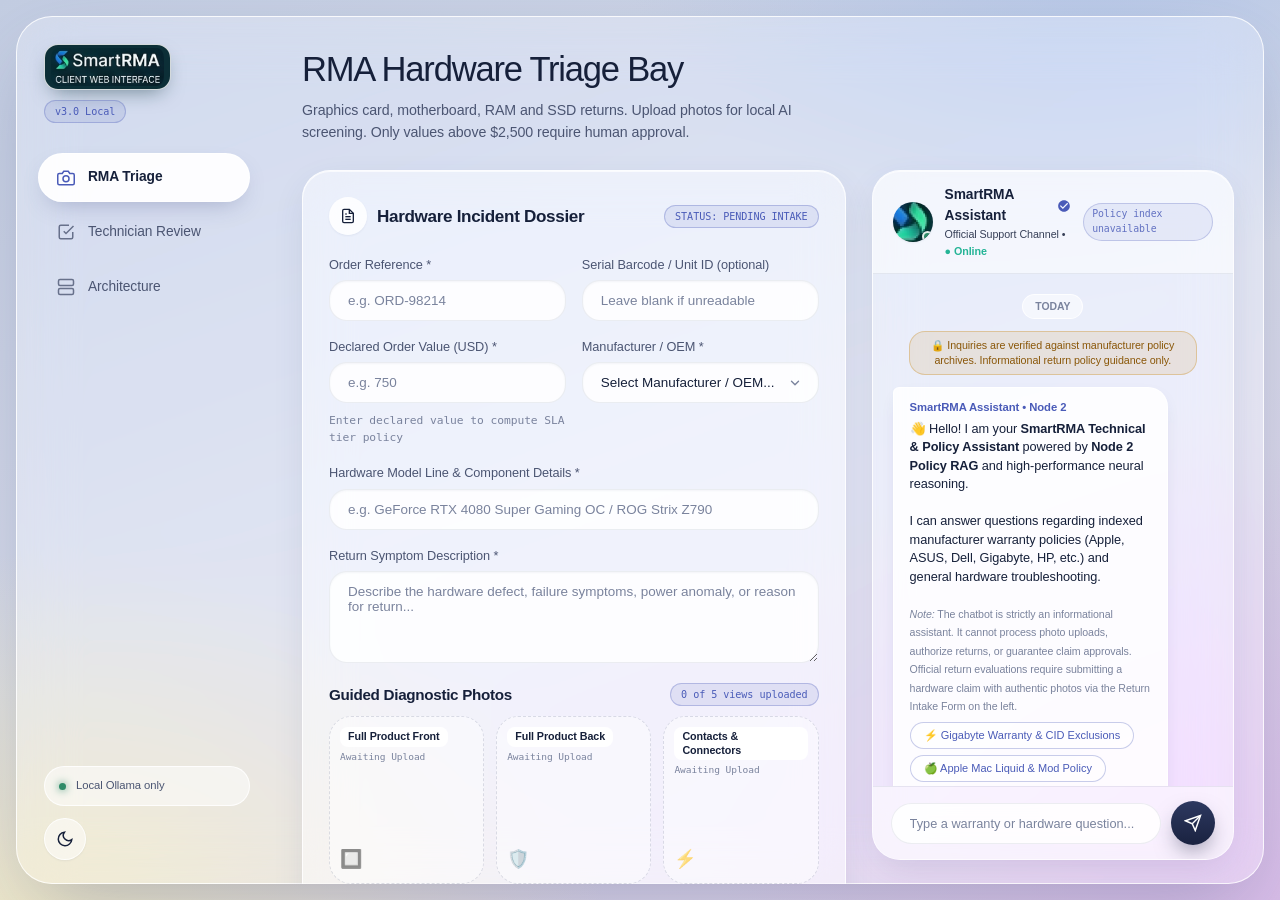
==== frontend/pages/index.html @ 6765a4ff "Publish organized SmartRMA source and refresh setup documentation" ====
<!DOCTYPE html>
<html lang="en" data-theme="light">
<head>
  <meta charset="utf-8">
  <meta name="viewport" content="width=device-width, initial-scale=1, viewport-fit=cover">
  <title>Hardware RMA Triage & Telemetry | SmartRMA</title>
  <meta name="description" content="Automated hardware return triage with computer vision anomaly detection, false-color heatmaps, and warranty policy RAG verification.">
  <link rel="icon" type="image/png" href="../assets/smartrma_icon.png">
  <link rel="stylesheet" href="../css/styles.css">
</head>
<body>
  <header>
    <div class="bar">
      <a class="brand-wrapper" href="index.html" title="SmartRMA Client Web Interface">
        <img src="../assets/smartrma_logo.png" alt="SmartRMA Client Web Interface" class="brand-logo-img">
        <span class="brand-pill">v3.0 Local</span>
      </a>

      <nav aria-label="Main Navigation">
        <a href="index.html" aria-current="page" id="nav-triage">
          <svg width="15" height="15" viewBox="0 0 24 24" fill="none" stroke="currentColor" stroke-width="2">
            <path d="M23 19a2 2 0 0 1-2 2H3a2 2 0 0 1-2-2V8a2 2 0 0 1 2-2h4l2-3h6l2 3h4a2 2 0 0 1 2 2z"/>
            <circle cx="12" cy="13" r="4"/>
          </svg>
          RMA Triage
        </a>
        <a href="review.html" id="nav-review">
          <svg width="15" height="15" viewBox="0 0 24 24" fill="none" stroke="currentColor" stroke-width="2">
            <path d="M9 11l3 3L22 4"/>
            <path d="M21 12v7a2 2 0 0 1-2 2H5a2 2 0 0 1-2-2V5a2 2 0 0 1 2-2h11"/>
          </svg>
          Technician Review
        </a>
        <a href="architecture.html" id="nav-arch">
          <svg width="15" height="15" viewBox="0 0 24 24" fill="none" stroke="currentColor" stroke-width="2">
            <rect x="2" y="2" width="20" height="8" rx="2"/>
            <rect x="2" y="14" width="20" height="8" rx="2"/>
            <line x1="6" y1="6" x2="6.01" y2="6"/>
            <line x1="6" y1="18" x2="6.01" y2="18"/>
          </svg>
          Architecture
        </a>
      </nav>

      <div class="header-actions">
        <div class="sys-status-pill">
          <span class="status-dot"></span>
          <span>Local Ollama only</span>
        </div>
        <button id="theme-toggle" class="icon-btn" type="button" aria-label="Toggle theme">
          <svg width="18" height="18" viewBox="0 0 24 24" fill="none" stroke="currentColor" stroke-width="2">
            <circle cx="12" cy="12" r="5"/>
            <line x1="12" y1="1" x2="12" y2="3"/>
            <line x1="12" y1="21" x2="12" y2="23"/>
            <line x1="4.22" y1="4.22" x2="5.64" y2="5.64"/>
            <line x1="18.36" y1="18.36" x2="19.78" y2="19.78"/>
            <line x1="1" y1="12" x2="3" y2="12"/>
            <line x1="21" y1="12" x2="23" y2="12"/>
            <line x1="4.22" y1="19.78" x2="5.64" y2="18.36"/>
            <line x1="18.36" y1="5.64" x2="19.78" y2="4.22"/>
          </svg>
        </button>
      </div>
    </div>
  </header>

  <div class="app-scroll">
  <main>
    <div class="page-header">
      <h1>RMA Hardware Triage Bay</h1>
      <p class="sub">Graphics card, motherboard, RAM and SSD returns. Upload photos for local AI screening. Only values above $2,500 require human approval.</p>
    </div>

    <div class="g2">
      <!-- Intake Form Card -->
      <form id="f" class="card">
        <div class="card-header-bar">
          <div class="card-title-group">
            <div class="card-title-icon">
              <svg width="16" height="16" viewBox="0 0 24 24" fill="none" stroke="currentColor" stroke-width="2">
                <path d="M14 2H6a2 2 0 0 0-2 2v16a2 2 0 0 0 2 2h12a2 2 0 0 0 2-2V8z"/>
                <polyline points="14 2 14 8 20 8"/>
                <line x1="16" y1="13" x2="8" y2="13"/>
                <line x1="16" y1="17" x2="8" y2="17"/>
                <polyline points="10 9 9 9 8 9"/>
              </svg>
            </div>
            <div>
              <h2>Hardware Incident Dossier</h2>
            </div>
          </div>
          <span class="mono brand-pill" id="intake-stage">STATUS: PENDING INTAKE</span>
        </div>

        <div class="row">
          <label class="f">
            Order Reference *
            <input id="oid" required placeholder="e.g. ORD-98214" autocomplete="off">
          </label>
          <label class="f">
            Serial Barcode / Unit ID (optional)
            <input id="ser" placeholder="Leave blank if unreadable" class="mono" autocomplete="off">
          </label>
        </div>

        <div class="row">
          <label class="f">
            Declared Order Value (USD) *
            <input id="val" type="number" min="1" max="100000" step="0.01" required placeholder="e.g. 750" class="mono">
            <small id="tp" class="mu mono" style="display:block;margin-top:4px">Enter declared value to compute SLA tier policy</small>
          </label>
          <label class="f">
            Manufacturer / OEM *
            <select id="mfg-select" required>
              <option value="" disabled selected>Select Manufacturer / OEM...</option>
              <option value="NVIDIA">NVIDIA</option>
              <option value="GIGABYTE">GIGABYTE / AORUS</option>
              <option value="ASUS">ASUS (ROG / TUF)</option>
              <option value="MSI">MSI (Gaming / Ventus)</option>
              <option value="EVGA">EVGA</option>
              <option value="AMD">AMD (Radeon / Ryzen)</option>
              <option value="Apple">Apple (Mac / Silicon)</option>
              <option value="Dell">Dell / Alienware</option>
              <option value="Lenovo">Lenovo (ThinkPad / Legion)</option>
              <option value="HP">HP (OMEN / Victus)</option>
              <option value="Acer">Acer (Predator / Nitro)</option>
              <option value="Intel">Intel (Arc / Core / Xeon)</option>
              <option value="Corsair">Corsair</option>
              <option value="Samsung">Samsung</option><option value="Micron">Micron</option>
              <option value="Kingston">Kingston</option><option value="Crucial">Crucial</option>
              <option value="SanDisk">SanDisk</option><option value="G.Skill">G.Skill</option>
              <option value="UNVERIFIED">Unknown / Not provided</option>
              <option value="Other OEM">Other OEM / Custom</option>
            </select>
          </label>
        </div>

        <div class="row">
          <label class="f" style="grid-column:1 / -1">
            Hardware Model Line &amp; Component Details *
            <input id="model-line" required placeholder="e.g. GeForce RTX 4080 Super Gaming OC / ROG Strix Z790" autocomplete="off">
          </label>
        </div>

        <label class="f">
          Return Symptom Description *
          <textarea id="rsn" required rows="3" maxlength="2000" placeholder="Describe the hardware defect, failure symptoms, power anomaly, or reason for return..."></textarea>
        </label>

        <!-- Guided Hardware Photo Bay -->
        <div class="inspection-bay">
          <div class="bay-header">
            <h3>Guided Diagnostic Photos</h3>
            <span class="mono brand-pill" id="cnt">0 of 5 views verified</span>
          </div>
          <div class="slots" id="slots"></div>
          <p class="mu" style="margin:8px 0 16px;font-size:0.78rem">
            High-resolution studio or macro camera required. Original photo metadata is preserved. Server-side inspection runs when you submit.
          </p>
        </div>

        <div class="acts">
          <button class="btn" type="submit" id="btn-submit">
            <svg width="16" height="16" viewBox="0 0 24 24" fill="none" stroke="currentColor" stroke-width="2.5">
              <polygon points="5 3 19 12 5 21 5 3"/>
            </svg>
            Run Hardware Triage
          </button>
          <button class="btn btn-outline" type="button" id="btn-reset">
            Clear Form
          </button>
        </div>
        <p class="err" id="err" role="alert"></p>
      </form>

      <!-- WhatsApp-Style Live RMA Assistant Chatbot Section -->
      <div class="whatsapp-card" id="wa-card">
        <!-- WhatsApp Header -->
        <div class="wa-header">
          <div class="wa-profile-info">
            <div class="wa-avatar">
              <img src="../assets/smartrma_icon.png" alt="SmartRMA Assistant" style="width:100%;height:100%;border-radius:50%;object-fit:cover">
              <div class="wa-avatar-online"></div>
            </div>
            <div class="wa-profile-meta">
              <div class="wa-profile-name">
                SmartRMA Assistant
                <span class="wa-verified-badge" title="Verified Business Channel">
                  <svg width="14" height="14" viewBox="0 0 24 24" fill="currentColor">
                    <path d="M12 2C6.48 2 2 6.48 2 12s4.48 10 10 10 10-4.48 10-10S17.52 2 12 2zm-2 15l-5-5 1.41-1.41L10 14.17l7.59-7.59L19 8l-9 9z"/>
                  </svg>
                </span>
              </div>
              <div class="wa-profile-status" id="wa-status">
                Official Support Channel &bull; <span style="color:#00A884;font-weight:600" id="wa-status-text">● Online</span>
              </div>
            </div>
          </div>
          <div class="wa-header-icons">
            <span class="mono brand-pill" style="font-size:0.68rem;padding:3px 8px;background:var(--accent-subtle);color:var(--accent);border:1px solid var(--accent-border)">
              <span id="policy-count">Loading policy index…</span>
            </span>
          </div>
        </div>

        <!-- WhatsApp Chat Stream -->
        <div class="wa-body" id="wa-body">
          <div class="wa-date-pill">TODAY</div>
          <div class="wa-enc-notice">
            🔒 Inquiries are verified against manufacturer policy archives. Informational return policy guidance only.
          </div>

          <div id="wa-messages" style="display:flex;flex-direction:column;gap:12px">
            <!-- Initial Welcome Message from Bot -->
            <div class="wa-msg-row in">
              <div class="wa-bubble">
                <div style="font-weight:700;font-size:0.78rem;color:var(--accent);margin-bottom:4px">SmartRMA Assistant &bull; Node 2</div>
                <div>
                  👋 Hello! I am your <strong>SmartRMA Technical &amp; Policy Assistant</strong> powered by <strong>Node 2 Policy RAG</strong> and high-performance neural reasoning.<br><br>
                  I can answer questions regarding indexed manufacturer warranty policies (Apple, ASUS, Dell, Gigabyte, HP, etc.) and general hardware troubleshooting.<br><br>
                  <small style="color:var(--text-muted)"><em>Note:</em> The chatbot is strictly an informational assistant. It cannot process photo uploads, authorize returns, or guarantee claim approvals. Official return evaluations require submitting a hardware claim with authentic photos via the Return Intake Form on the left.</small>
                </div>
                <div class="wa-quick-chips">
                  <button type="button" class="wa-chip" onclick="askPresetQuestion('What is the Gigabyte GPU warranty period and is customer induced damage covered?')">⚡ Gigabyte Warranty &amp; CID Exclusions</button>
                  <button type="button" class="wa-chip" onclick="askPresetQuestion('Does Apple Mac limited warranty cover liquid spill or unauthorized modifications?')">🍏 Apple Mac Liquid &amp; Mod Policy</button>
                  <button type="button" class="wa-chip" onclick="askPresetQuestion('What are Dell hardware return procedures and limited warranty durations?')">🏢 Dell Warranty &amp; Return Terms</button>
                  <button type="button" class="wa-chip" onclick="askPresetQuestion('Can I return a custom laser-engraved gold-plated microwave under warranty?')">❓ Unindexed Policy Question</button>
                </div>
                <div class="wa-meta">
                  <span id="wa-start-time">11:15 AM</span>
                </div>
              </div>
            </div>
          </div>
        </div>

        <!-- WhatsApp Chat Footer (Text only, no image attachments) -->
        <form class="wa-footer" id="wa-form" onsubmit="handleChatSubmit(event)">
          <div class="wa-input-wrap">
            <input type="text" id="wa-input" class="wa-input" placeholder="Type a warranty or hardware question..." autocomplete="off">
          </div>
          <button class="wa-send-btn" type="submit" id="wa-send" title="Send message">
            <svg width="18" height="18" viewBox="0 0 24 24" fill="none" stroke="currentColor" stroke-width="2">
              <line x1="22" y1="2" x2="11" y2="13"/>
              <polygon points="22 2 15 22 11 13 2 9 22 2"/>
            </svg>
          </button>
        </form>
      </div>
    </div>
  </main>

  <footer class="app-footer">
    <div class="footer-inner">
      <div class="footer-brand">
        <img src="../assets/smartrma_logo.png" alt="SmartRMA Logo" class="footer-logo">
        <p>Enterprise Autonomous Hardware Triage, Vision Telemetry &amp; Cryptographic RMA Ledger.</p>
      </div>
      <div class="footer-meta">
        <span class="mono">SmartRMA Client Web Interface &bull; Local prototype v3.0</span>
        <span class="mono" style="color:var(--text-muted)">SHA-256 Tamper-Evident Ledger Integrity Active</span>
      </div>
    </div>
  </footer>
  </div>

  <script src="../js/common.js"></script>
  <script src="../js/triage.js"></script>
</body>
</html>
---- frontend/css/styles.css ----
/* SmartRMA Design System - Hardware RMA & Vision Telemetry Workbench */

:root,
[data-theme="light"] {
  /* Frosted-glass light theme (default) */
  --bg-canvas: #D3D9E8;
  --bg-subtle: rgba(255, 255, 255, 0.46);
  --bg-card: rgba(255, 255, 255, 0.52);
  --bg-card-hover: rgba(255, 255, 255, 0.72);
  --bg-elevated: rgba(255, 255, 255, 0.86);
  --bg-glass: rgba(255, 255, 255, 0.55);
  --bg-panel: rgba(255, 255, 255, 0.36);
  --bg-surface: rgba(255, 255, 255, 0.5);
  --bg-hover: rgba(255, 255, 255, 0.7);

  --border: rgba(52, 64, 104, 0.16);
  --border-subtle: rgba(52, 64, 104, 0.09);
  --border-default: rgba(52, 64, 104, 0.16);
  --border-focus: #4A5BB8;
  --glass-edge: rgba(255, 255, 255, 0.82);

  --text-primary: #16203A;
  --text-secondary: #4B5572;
  --text-muted: #7A839D;
  --text-inverse: #FFFFFF;

  --accent: #4A5BB8;
  --accent-rgb: 74, 91, 184;
  --accent-hover: #3B4A9E;
  --accent-subtle: rgba(74, 91, 184, 0.11);
  --accent-border: rgba(74, 91, 184, 0.3);
  --accent-glow: rgba(74, 91, 184, 0.22);

  --success: #2E8B68;
  --success-subtle: rgba(46, 139, 104, 0.12);
  --success-border: rgba(46, 139, 104, 0.32);
  --success-text: #1E6F51;

  --warning: #C98A1B;
  --warning-subtle: rgba(201, 138, 27, 0.13);
  --warning-border: rgba(201, 138, 27, 0.34);
  --warning-text: #8A5709;

  --danger: #D0475A;
  --danger-subtle: rgba(208, 71, 90, 0.11);
  --danger-border: rgba(208, 71, 90, 0.32);
  --danger-text: #A32C3F;

  --info: #6B63C9;
  --info-subtle: rgba(107, 99, 201, 0.12);
  --info-border: rgba(107, 99, 201, 0.3);
  --info-text: #4B43A8;

  --shadow-sm: 0 1px 2px rgba(60, 72, 120, 0.08);
  --shadow-md: 0 12px 36px -8px rgba(60, 72, 120, 0.16), inset 0 1px 0 rgba(255, 255, 255, 0.7);
  --shadow-lg: 0 24px 60px -12px rgba(60, 72, 120, 0.24), inset 0 1px 0 rgba(255, 255, 255, 0.7);
  --shadow-glow: 0 0 24px -4px var(--accent-glow);

  --page-bg:
    radial-gradient(900px 620px at 4% 104%, rgba(240, 233, 196, 0.95), transparent 62%),
    radial-gradient(900px 720px at 100% 100%, rgba(216, 188, 232, 0.95), transparent 62%),
    radial-gradient(800px 560px at 86% -8%, rgba(176, 196, 232, 0.85), transparent 60%),
    linear-gradient(160deg, #C3CDE2 0%, #D7DBEA 52%, #DDD0E8 100%);
  --frame-bg: rgba(255, 255, 255, 0.26);
  --frame-shadow: 0 30px 80px -20px rgba(60, 72, 120, 0.35);

  --btn-bg: linear-gradient(180deg, #2D3860 0%, #1A2240 100%);
  --btn-fg: #FFFFFF;
  --btn-shadow: 0 10px 22px -6px rgba(26, 34, 64, 0.5);
  --nav-active-bg: rgba(255, 255, 255, 0.94);
  --bubble-out-bg: linear-gradient(180deg, #2D3860 0%, #1A2240 100%);
  --bubble-out-fg: #FFFFFF;
  --console-bg: #121830;
  --scrim: rgba(22, 32, 58, 0.55);

  --radius-sm: 10px;
  --radius-md: 16px;
  --radius-lg: 24px;
  --radius-xl: 32px;
  --radius-full: 9999px;

  --font-sans: 'Figtree', -apple-system, BlinkMacSystemFont, "Segoe UI", Roboto, sans-serif;
  --font-mono: 'JetBrains Mono', SFMono-Regular, Menlo, Monaco, Consolas, monospace;
}

[data-theme="dark"] {
  /* Frosted-glass night theme */
  --bg-canvas: #12172B;
  --bg-subtle: rgba(255, 255, 255, 0.055);
  --bg-card: rgba(255, 255, 255, 0.075);
  --bg-card-hover: rgba(255, 255, 255, 0.11);
  --bg-elevated: rgba(40, 48, 84, 0.92);
  --bg-glass: rgba(24, 30, 58, 0.6);
  --bg-panel: rgba(255, 255, 255, 0.05);
  --bg-surface: rgba(255, 255, 255, 0.07);
  --bg-hover: rgba(255, 255, 255, 0.1);

  --border: rgba(255, 255, 255, 0.16);
  --border-subtle: rgba(255, 255, 255, 0.09);
  --border-default: rgba(255, 255, 255, 0.16);
  --border-focus: #A5B2FF;
  --glass-edge: rgba(255, 255, 255, 0.16);

  --text-primary: #EEF1FB;
  --text-secondary: #AFB8D4;
  --text-muted: #7F8AAC;
  --text-inverse: #12172B;

  --accent: #A5B2FF;
  --accent-rgb: 165, 178, 255;
  --accent-hover: #C0C9FF;
  --accent-subtle: rgba(165, 178, 255, 0.14);
  --accent-border: rgba(165, 178, 255, 0.35);
  --accent-glow: rgba(165, 178, 255, 0.3);

  --success: #4FC79B;
  --success-subtle: rgba(79, 199, 155, 0.14);
  --success-border: rgba(79, 199, 155, 0.35);
  --success-text: #7EDDB7;

  --warning: #E8B04A;
  --warning-subtle: rgba(232, 176, 74, 0.14);
  --warning-border: rgba(232, 176, 74, 0.35);
  --warning-text: #F2C874;

  --danger: #EE6F82;
  --danger-subtle: rgba(238, 111, 130, 0.14);
  --danger-border: rgba(238, 111, 130, 0.35);
  --danger-text: #F59AA8;

  --info: #9A92F0;
  --info-subtle: rgba(154, 146, 240, 0.15);
  --info-border: rgba(154, 146, 240, 0.35);
  --info-text: #B8B2FA;

  --shadow-sm: 0 1px 2px rgba(0, 0, 0, 0.3);
  --shadow-md: 0 14px 40px -10px rgba(0, 0, 0, 0.5), inset 0 1px 0 rgba(255, 255, 255, 0.08);
  --shadow-lg: 0 28px 70px -14px rgba(0, 0, 0, 0.6), inset 0 1px 0 rgba(255, 255, 255, 0.08);
  --shadow-glow: 0 0 24px -4px var(--accent-glow);

  --page-bg:
    radial-gradient(900px 620px at 4% 104%, rgba(70, 84, 120, 0.55), transparent 62%),
    radial-gradient(900px 720px at 100% 100%, rgba(122, 78, 150, 0.55), transparent 62%),
    radial-gradient(800px 560px at 86% -8%, rgba(60, 88, 150, 0.5), transparent 60%),
    linear-gradient(160deg, #141A31 0%, #1A2040 52%, #2A2145 100%);
  --frame-bg: rgba(255, 255, 255, 0.04);
  --frame-shadow: 0 30px 80px -20px rgba(0, 0, 0, 0.6);

  --btn-bg: linear-gradient(180deg, #EDF0FF 0%, #C6CFFF 100%);
  --btn-fg: #16203A;
  --btn-shadow: 0 10px 24px -8px rgba(165, 178, 255, 0.55);
  --nav-active-bg: rgba(255, 255, 255, 0.16);
  --bubble-out-bg: linear-gradient(180deg, #4A58A8 0%, #36427F 100%);
  --bubble-out-fg: #FFFFFF;
  --console-bg: #0C1022;
  --scrim: rgba(8, 10, 24, 0.7);
}

/* Reset & Base */
*, *::before, *::after {
  box-sizing: border-box;
  margin: 0;
  padding: 0;
}

html {
  font-size: 14px;
  line-height: 1.5;
  -webkit-font-smoothing: antialiased;
  -moz-osx-font-smoothing: grayscale;
  scroll-behavior: smooth;
}

body {
  font-family: var(--font-sans);
  background-color: var(--bg-canvas);
  color: var(--text-primary);
  min-height: 100vh;
  display: flex;
  flex-direction: column;
  transition: background-color 0.25s ease, color 0.25s ease;
  overflow-x: hidden;
}

/* Typography */
h1, h2, h3, h4, h5 {
  font-weight: 700;
  color: var(--text-primary);
  letter-spacing: -0.02em;
}

h1 {
  font-size: 1.75rem;
  line-height: 1.25;
}

h2 {
  font-size: 1.25rem;
  line-height: 1.35;
}

h3 {
  font-size: 1.05rem;
  line-height: 1.4;
  font-weight: 600;
}

p {
  color: var(--text-secondary);
}

.mono {
  font-family: var(--font-mono);
  font-variant-numeric: tabular-nums;
}

.sub {
  color: var(--text-secondary);
  font-size: 0.95rem;
  max-width: 68ch;
  margin-top: 4px;
  margin-bottom: 24px;
  line-height: 1.6;
}

/* Sticky Header & Navbar */
header {
  position: sticky;
  top: 0;
  z-index: 50;
  background: var(--bg-glass);
  backdrop-filter: blur(16px);
  -webkit-backdrop-filter: blur(16px);
  border-bottom: 1px solid var(--border);
  transition: border-color 0.25s ease;
}

.bar {
  max-width: 1240px;
  margin: 0 auto;
  padding: 0 24px;
  min-height: 64px;
  display: flex;
  align-items: center;
  justify-content: space-between;
  gap: 20px;
}

.brand-wrapper {
  display: flex;
  align-items: center;
  gap: 12px;
  text-decoration: none;
  color: inherit;
}

.brand-logo-icon {
  width: 32px;
  height: 32px;
  border-radius: var(--radius-sm);
  background: linear-gradient(135deg, #38BDF8 0%, #2563EB 100%);
  display: flex;
  align-items: center;
  justify-content: center;
  color: #FFFFFF;
  box-shadow: 0 0 12px rgba(56, 189, 248, 0.35);
}

.brand-text {
  display: flex;
  flex-direction: column;
}

.brand-title {
  font-size: 1.15rem;
  font-weight: 800;
  letter-spacing: -0.03em;
  background: linear-gradient(120deg, var(--text-primary) 0%, var(--accent) 100%);
  -webkit-background-clip: text;
  -webkit-text-fill-color: transparent;
}

.brand-subtitle {
  font-size: 0.72rem;
  text-transform: uppercase;
  letter-spacing: 0.08em;
  color: var(--text-muted);
  font-weight: 600;
}

.brand-pill {
  font-size: 0.7rem;
  padding: 2px 7px;
  border-radius: var(--radius-full);
  background: var(--accent-subtle);
  border: 1px solid rgba(56, 189, 248, 0.3);
  color: var(--accent);
  font-family: var(--font-mono);
  font-weight: 600;
}

/* Nav Links */
nav {
  display: flex;
  align-items: center;
  gap: 6px;
  background: var(--bg-subtle);
  padding: 4px;
  border-radius: var(--radius-md);
  border: 1px solid var(--border-subtle);
}

nav a {
  display: inline-flex;
  align-items: center;
  gap: 7px;
  text-decoration: none;
  font-size: 0.88rem;
  font-weight: 500;
  color: var(--text-secondary);
  padding: 7px 14px;
  border-radius: var(--radius-sm);
  transition: all 0.2s ease;
}

nav a svg {
  opacity: 0.75;
  transition: opacity 0.2s ease;
}

nav a:hover {
  color: var(--text-primary);
  background: var(--bg-card);
}

nav a[aria-current="page"] {
  color: var(--text-primary);
  background: var(--bg-card);
  box-shadow: var(--shadow-sm);
  font-weight: 600;
  border: 1px solid var(--border);
}

nav a[aria-current="page"] svg {
  opacity: 1;
  stroke: var(--accent);
}

/* Header Utilities */
.header-actions {
  display: flex;
  align-items: center;
  gap: 12px;
}

.sys-status-pill {
  display: inline-flex;
  align-items: center;
  gap: 8px;
  padding: 5px 12px;
  background: var(--bg-subtle);
  border: 1px solid var(--border-subtle);
  border-radius: var(--radius-full);
  font-size: 0.78rem;
  color: var(--text-secondary);
  font-family: var(--font-mono);
}

.status-dot {
  width: 7px;
  height: 7px;
  border-radius: 50%;
  background-color: var(--success);
  box-shadow: 0 0 8px var(--success);
  animation: pulse-dot 2s infinite ease-in-out;
}

@keyframes pulse-dot {
  0%, 100% { opacity: 1; transform: scale(1); }
  50% { opacity: 0.5; transform: scale(0.85); }
}

.icon-btn {
  background: var(--bg-subtle);
  border: 1px solid var(--border);
  color: var(--text-secondary);
  width: 36px;
  height: 36px;
  border-radius: var(--radius-md);
  display: flex;
  align-items: center;
  justify-content: center;
  cursor: pointer;
  transition: all 0.2s ease;
}

.icon-btn:hover {
  background: var(--bg-card);
  color: var(--text-primary);
  border-color: var(--border-focus);
}

/* Main Container */
main {
  max-width: 1240px;
  width: 100%;
  margin: 0 auto;
  padding: 32px 24px 64px;
  flex: 1;
}

/* Grids */
.g2 {
  display: grid;
  grid-template-columns: minmax(0, 1.05fr) minmax(0, 0.95fr);
  gap: 24px;
  align-items: start;
}

.g3 {
  display: grid;
  grid-template-columns: repeat(3, minmax(0, 1fr));
  gap: 20px;
}

@media (max-width: 960px) {
  .g2, .g3 {
    grid-template-columns: 1fr;
  }
  .bar {
    padding: 12px 16px;
    flex-wrap: wrap;
  }
}

/* Modern Card Component */
.card {
  background: var(--bg-card);
  border: 1px solid var(--border);
  border-radius: var(--radius-lg);
  padding: 24px;
  box-shadow: var(--shadow-md);
  position: relative;
  transition: border-color 0.25s ease, box-shadow 0.25s ease;
}

.card:hover {
  border-color: rgba(56, 189, 248, 0.35);
}

.card+.card {
  margin-top: 20px;
}

.g2 .card+.card, .g3 .card+.card {
  margin-top: 0;
}

.card-header-bar {
  display: flex;
  align-items: center;
  justify-content: space-between;
  margin-bottom: 20px;
  padding-bottom: 14px;
  border-bottom: 1px solid var(--border-subtle);
  flex-wrap: wrap;
  gap: 10px;
}

.card-title-group {
  display: flex;
  align-items: center;
  gap: 10px;
}

.card-title-icon {
  width: 28px;
  height: 28px;
  border-radius: var(--radius-sm);
  background: var(--accent-subtle);
  color: var(--accent);
  display: flex;
  align-items: center;
  justify-content: center;
}

/* Scenario Preset Selector (Replaces "Fill Demo Data") */
.scenario-selector-bar {
  background: var(--bg-subtle);
  border: 1px solid var(--border-subtle);
  border-radius: var(--radius-md);
  padding: 10px 14px;
  margin-bottom: 20px;
  display: flex;
  align-items: center;
  justify-content: space-between;
  gap: 12px;
  flex-wrap: wrap;
}

.scenario-label {
  font-size: 0.78rem;
  font-weight: 600;
  color: var(--text-muted);
  text-transform: uppercase;
  letter-spacing: 0.05em;
  display: flex;
  align-items: center;
  gap: 6px;
}

.scenario-chips {
  display: flex;
  gap: 8px;
  flex-wrap: wrap;
}

.scenario-chip {
  background: var(--bg-card);
  border: 1px solid var(--border);
  color: var(--text-secondary);
  font-size: 0.78rem;
  font-weight: 500;
  padding: 5px 11px;
  border-radius: var(--radius-sm);
  cursor: pointer;
  transition: all 0.18s ease;
  display: inline-flex;
  align-items: center;
  gap: 6px;
}

.scenario-chip:hover {
  background: var(--bg-elevated);
  color: var(--text-primary);
  border-color: var(--accent);
}

.scenario-chip.active {
  background: var(--accent-subtle);
  border-color: var(--accent);
  color: var(--accent);
  font-weight: 600;
}

/* Form Fields */
.row {
  display: grid;
  grid-template-columns: 1fr 1fr;
  gap: 16px;
}

@media (max-width: 600px) {
  .row {
    grid-template-columns: 1fr;
  }
}

label.f {
  display: flex;
  flex-direction: column;
  gap: 6px;
  margin-bottom: 16px;
  font-weight: 600;
  font-size: 0.86rem;
  color: var(--text-primary);
}

.input-with-badge {
  position: relative;
  display: flex;
  align-items: center;
}

.input-affix {
  position: absolute;
  left: 12px;
  font-family: var(--font-mono);
  font-size: 0.85rem;
  color: var(--text-muted);
  pointer-events: none;
}

label.f input, label.f select, textarea {
  width: 100%;
  padding: 10px 14px;
  background: var(--bg-subtle);
  border: 1px solid var(--border);
  border-radius: var(--radius-md);
  color: var(--text-primary);
  font-family: inherit;
  font-size: 0.9rem;
  transition: all 0.2s ease;
}

.has-affix {
  padding-left: 54px !important;
}

label.f input:focus, label.f select:focus, textarea:focus {
  outline: none;
  border-color: var(--border-focus);
  background: var(--bg-card);
  box-shadow: 0 0 0 3px var(--accent-subtle);
}

label.f small.mu {
  font-size: 0.78rem;
  font-weight: 400;
  color: var(--text-secondary);
}

/* Hardware Inspection Bay (5 Angle Slots) */
.inspection-bay {
  margin: 20px 0 16px;
}

.bay-header {
  display: flex;
  align-items: center;
  justify-content: space-between;
  margin-bottom: 10px;
}

.slots {
  display: grid;
  grid-template-columns: repeat(5, 1fr);
  gap: 10px;
}

@media (max-width: 640px) {
  .slots {
    grid-template-columns: repeat(2, 1fr);
  }
}

.slot {
  aspect-ratio: 1;
  background: var(--bg-subtle);
  border: 1.5px dashed var(--border);
  border-radius: var(--radius-md);
  padding: 8px;
  display: flex;
  flex-direction: column;
  justify-content: space-between;
  cursor: pointer;
  position: relative;
  overflow: hidden;
  background-size: cover;
  background-position: center;
  transition: all 0.2s ease;
}

.slot:hover {
  border-color: var(--accent);
  background-color: var(--bg-elevated);
}

.slot.on {
  border-style: solid;
  border-color: var(--success);
  box-shadow: 0 0 12px rgba(16, 185, 129, 0.2);
}

.slot-icon-guide {
  font-size: 1.25rem;
  opacity: 0.6;
  transition: opacity 0.2s;
}

.slot.on .slot-icon-guide {
  opacity: 0;
}

.slot-meta {
  z-index: 2;
  display: flex;
  flex-direction: column;
  gap: 3px;
}

.slot-label {
  font-size: 0.72rem;
  font-weight: 600;
  color: var(--text-primary);
  background: rgba(15, 23, 42, 0.85);
  padding: 2px 6px;
  border-radius: var(--radius-sm);
  width: fit-content;
  backdrop-filter: blur(4px);
}

[data-theme="light"] .slot-label {
  background: rgba(255, 255, 255, 0.9);
}

.slot-status {
  font-size: 0.68rem;
  font-family: var(--font-mono);
  color: var(--text-muted);
}

.slot.on .slot-status {
  color: var(--success-text);
  font-weight: 600;
}

/* Scanline Animation Effect */
.slot.scanning::after {
  content: "";
  position: absolute;
  top: 0;
  left: 0;
  right: 0;
  height: 3px;
  background: linear-gradient(90deg, transparent, #38BDF8, #60A5FA, transparent);
  box-shadow: 0 0 10px #38BDF8;
  animation: scan-vertical 1.5s infinite linear;
  z-index: 5;
}

@keyframes scan-vertical {
  0% { top: 0%; opacity: 0; }
  15% { opacity: 1; }
  85% { opacity: 1; }
  100% { top: 100%; opacity: 0; }
}

/* Action Buttons */
.acts {
  display: flex;
  align-items: center;
  gap: 12px;
  flex-wrap: wrap;
}

.btn {
  display: inline-flex;
  align-items: center;
  justify-content: center;
  gap: 8px;
  padding: 11px 22px;
  background: linear-gradient(135deg, #38BDF8 0%, #2563EB 100%);
  color: #FFFFFF;
  border: 1px solid rgba(255, 255, 255, 0.15);
  border-radius: var(--radius-md);
  font-size: 0.9rem;
  font-weight: 600;
  cursor: pointer;
  box-shadow: 0 2px 8px rgba(37, 99, 235, 0.35);
  transition: all 0.2s cubic-bezier(0.16, 1, 0.3, 1);
}

.btn:hover {
  transform: translateY(-1px);
  box-shadow: 0 4px 16px rgba(37, 99, 235, 0.5);
  filter: brightness(1.08);
}

.btn:active {
  transform: translateY(0);
}

.btn.btn-outline {
  background: transparent;
  border: 1px solid var(--border);
  color: var(--text-secondary);
  box-shadow: none;
}

.btn.btn-outline:hover {
  background: var(--bg-subtle);
  color: var(--text-primary);
  border-color: var(--border-focus);
}

.btn.g {
  background: linear-gradient(135deg, #10B981 0%, #059669 100%);
  border-color: rgba(16, 185, 129, 0.3);
  box-shadow: 0 2px 8px rgba(16, 185, 129, 0.3);
}

.btn.r {
  background: linear-gradient(135deg, #EF4444 0%, #DC2626 100%);
  border-color: rgba(239, 68, 68, 0.3);
  box-shadow: 0 2px 8px rgba(239, 68, 68, 0.3);
}

.err {
  color: var(--danger-text);
  font-size: 0.84rem;
  margin-top: 10px;
  min-height: 20px;
  font-weight: 500;
}

/* Empty / Pre-Flight Output State */
.empty-preflight {
  display: flex;
  flex-direction: column;
  align-items: center;
  justify-content: center;
  text-align: center;
  padding: 40px 16px;
  color: var(--text-muted);
}

.preflight-icon {
  width: 56px;
  height: 56px;
  border-radius: var(--radius-full);
  background: var(--bg-subtle);
  border: 1px solid var(--border);
  display: flex;
  align-items: center;
  justify-content: center;
  color: var(--accent);
  margin-bottom: 16px;
}

/* Live Diagnostic Processing Console */
.triage-console {
  background: #060911;
  border: 1px solid #1E293B;
  border-radius: var(--radius-md);
  padding: 16px;
  margin-top: 16px;
  font-family: var(--font-mono);
  font-size: 0.8rem;
  color: #38BDF8;
}

.console-header {
  display: flex;
  align-items: center;
  justify-content: space-between;
  padding-bottom: 8px;
  margin-bottom: 10px;
  border-bottom: 1px solid #1E293B;
  color: #64748B;
  font-size: 0.75rem;
}

.steps {
  list-style: none;
  display: flex;
  flex-direction: column;
  gap: 10px;
}

.steps li {
  display: flex;
  align-items: center;
  gap: 10px;
  color: #64748B;
  transition: all 0.2s ease;
}

.steps li .step-num {
  font-size: 0.72rem;
  padding: 2px 6px;
  border-radius: var(--radius-sm);
  background: #0F172A;
  border: 1px solid #1E293B;
  color: #94A3B8;
}

.steps li.cur {
  color: #38BDF8;
  font-weight: 500;
}

.steps li.cur .step-num {
  background: rgba(56, 189, 248, 0.2);
  border-color: #38BDF8;
  color: #38BDF8;
}

.steps li.done {
  color: #E2E8F0;
}

.steps li.done .step-num {
  background: rgba(16, 185, 129, 0.2);
  border-color: #10B981;
  color: #34D399;
}

/* Decision Badges & Status */
.badge {
  display: inline-flex;
  align-items: center;
  gap: 6px;
  padding: 5px 14px;
  border-radius: var(--radius-full);
  font-size: 0.85rem;
  font-weight: 700;
  letter-spacing: 0.02em;
  text-transform: uppercase;
}

.badge.Approve,
.badge.Approved {
  background: var(--success-subtle);
  border: 1px solid var(--success-border);
  color: var(--success-text);
  box-shadow: 0 0 16px rgba(16, 185, 129, 0.25);
}

.badge.Auto-Approved,
.badge.auto-approved {
  background: rgba(0, 168, 132, 0.15);
  border: 1px solid rgba(0, 168, 132, 0.45);
  color: #00A884;
  box-shadow: 0 0 16px rgba(0, 168, 132, 0.25);
}

.badge.Escalate {
  background: var(--warning-subtle);
  border: 1px solid var(--warning-border);
  color: var(--warning-text);
  box-shadow: 0 0 16px rgba(245, 158, 11, 0.25);
}

.badge.Reject,
.badge.Rejected {
  background: var(--danger-subtle);
  border: 1px solid var(--danger-border);
  color: var(--danger-text);
  box-shadow: 0 0 16px rgba(239, 68, 68, 0.25);
}

.badge.Pending {
  background: var(--info-subtle);
  border: 1px solid var(--info-border);
  color: var(--info-text);
}

/* Metrics Bento Grid */
.met {
  display: grid;
  grid-template-columns: repeat(auto-fit, minmax(105px, 1fr));
  gap: 12px;
  margin: 18px 0;
}

@media (max-width: 600px) {
  .met {
    grid-template-columns: 1fr 1fr;
  }
}

.met-box {
  background: var(--bg-subtle);
  border: 1px solid var(--border-subtle);
  border-radius: var(--radius-md);
  padding: 14px 12px;
  text-align: left;
  transition: transform 0.2s;
}

.met-box:hover {
  transform: translateY(-2px);
  border-color: var(--border);
}

.met-val {
  display: block;
  font-size: 1.4rem;
  font-weight: 800;
  font-family: var(--font-mono);
  color: var(--text-primary);
  line-height: 1.2;
}

.met-lbl {
  font-size: 0.74rem;
  color: var(--text-muted);
  text-transform: uppercase;
  letter-spacing: 0.04em;
  font-weight: 600;
  margin-top: 4px;
}

/* Reason Code Chips */
.chips {
  display: flex;
  flex-wrap: wrap;
  gap: 8px;
  margin: 10px 0 16px;
}

.chip-tag {
  background: var(--bg-subtle);
  border: 1px solid var(--border);
  border-radius: var(--radius-sm);
  padding: 4px 10px;
  font-size: 0.78rem;
  color: var(--text-secondary);
  font-weight: 500;
  display: inline-flex;
  align-items: center;
  gap: 6px;
}

/* Telemetry False-Color Heatmap Viewer */
.heatmap-viewer-card {
  border: 1px solid var(--border);
  border-radius: var(--radius-md);
  overflow: hidden;
  margin: 16px 0;
  background: #070B12;
}

.heatmap-toolbar {
  display: flex;
  align-items: center;
  justify-content: space-between;
  background: var(--bg-subtle);
  padding: 8px 14px;
  border-bottom: 1px solid var(--border-subtle);
}

.heatmap-mode-toggles {
  display: flex;
  gap: 4px;
}

.heatmap-btn {
  background: transparent;
  border: 1px solid transparent;
  color: var(--text-muted);
  font-size: 0.74rem;
  font-weight: 600;
  padding: 3px 8px;
  border-radius: var(--radius-sm);
  cursor: pointer;
  transition: all 0.15s;
}

.heatmap-btn.active {
  background: var(--bg-card);
  border-color: var(--border);
  color: var(--text-primary);
}

.img {
  position: relative;
  aspect-ratio: 16 / 10;
  background-color: #0B101D;
  background-size: cover;
  background-position: center;
  overflow: hidden;
  display: flex;
  align-items: center;
  justify-content: center;
}

/* Defect Marker & Crosshair */
.defect-crosshair {
  position: absolute;
  width: 48px;
  height: 48px;
  transform: translate(-50%, -50%);
  border-radius: 50%;
  pointer-events: none;
  animation: pulse-ring 2s infinite ease-out;
}

.crosshair-center {
  position: absolute;
  top: 50%;
  left: 50%;
  width: 10px;
  height: 10px;
  transform: translate(-50%, -50%);
  background: #EF4444;
  border: 2px solid #FFFFFF;
  border-radius: 50%;
  box-shadow: 0 0 10px #EF4444;
}

.spectral-overlay {
  position: absolute;
  inset: 0;
  background: radial-gradient(circle at var(--hx, 70%) var(--hy, 35%), rgba(239, 68, 68, 0.7) 0%, rgba(245, 158, 11, 0.55) 30%, rgba(56, 189, 248, 0.2) 65%, transparent 85%);
  mix-blend-mode: screen;
  pointer-events: none;
  transition: opacity 0.25s ease;
}

@keyframes pulse-ring {
  0% { box-shadow: 0 0 0 0 rgba(239, 68, 68, 0.6); }
  70% { box-shadow: 0 0 0 18px rgba(239, 68, 68, 0); }
  100% { box-shadow: 0 0 0 0 rgba(239, 68, 68, 0); }
}

.heatmap-legend-bar {
  display: flex;
  align-items: center;
  justify-content: space-between;
  padding: 8px 14px;
  background: rgba(10, 15, 26, 0.9);
  border-top: 1px solid var(--border-subtle);
  font-size: 0.72rem;
  font-family: var(--font-mono);
  color: var(--text-muted);
}

.spectrum-gradient {
  width: 140px;
  height: 6px;
  border-radius: var(--radius-full);
  background: linear-gradient(90deg, #1E293B 0%, #38BDF8 30%, #F59E0B 70%, #EF4444 100%);
}

/* Manufacturer Warranty Clause Extract */
.warranty-clause-card {
  background: var(--bg-subtle);
  border: 1px solid var(--border-subtle);
  border-left: 3px solid var(--accent);
  border-radius: 0 var(--radius-md) var(--radius-md) 0;
  padding: 14px 16px;
  margin: 16px 0;
}

.clause-badge {
  font-size: 0.72rem;
  text-transform: uppercase;
  letter-spacing: 0.05em;
  font-weight: 700;
  color: var(--accent);
  margin-bottom: 6px;
  display: flex;
  align-items: center;
  gap: 6px;
}

.clause-text {
  font-size: 0.92rem;
  color: var(--text-primary);
  line-height: 1.5;
  font-style: italic;
  margin-bottom: 6px;
}

.clause-citation {
  font-size: 0.76rem;
  color: var(--text-muted);
  font-family: var(--font-mono);
}

/* Operations Queue Table (Technician Workbench) */
.queue-toolbar {
  display: flex;
  align-items: center;
  justify-content: space-between;
  gap: 12px;
  margin-bottom: 14px;
  flex-wrap: wrap;
}

.queue-tabs {
  display: flex;
  gap: 6px;
  background: var(--bg-subtle);
  padding: 3px;
  border-radius: var(--radius-sm);
  border: 1px solid var(--border-subtle);
}

.q-tab {
  background: transparent;
  border: none;
  color: var(--text-secondary);
  font-size: 0.78rem;
  font-weight: 600;
  padding: 5px 12px;
  border-radius: 4px;
  cursor: pointer;
  transition: all 0.15s;
}

.q-tab.active {
  background: var(--bg-card);
  color: var(--text-primary);
  box-shadow: var(--shadow-sm);
}

.audit-filter-btn {
  background: transparent;
  border: none;
  color: var(--text-secondary);
  font-size: 0.75rem;
  font-weight: 600;
  padding: 4px 10px;
  border-radius: 4px;
  cursor: pointer;
  transition: all 0.15s;
}

.audit-filter-btn.active {
  background: var(--bg-card);
  color: var(--text-primary);
  box-shadow: var(--shadow-sm);
}

.search-box {
  display: flex;
  align-items: center;
  background: var(--bg-subtle);
  border: 1px solid var(--border);
  border-radius: var(--radius-sm);
  padding: 4px 10px;
  gap: 8px;
  color: var(--text-secondary);
}

.search-box input {
  background: transparent;
  border: none;
  color: var(--text-primary);
  font-size: 0.82rem;
  outline: none;
  width: 140px;
}

.tw {
  overflow-x: auto;
  border-radius: var(--radius-md);
  border: 1px solid var(--border-subtle);
}

table {
  width: 100%;
  border-collapse: collapse;
}

th, td {
  padding: 12px 14px;
  text-align: left;
  border-bottom: 1px solid var(--border-subtle);
  font-size: 0.86rem;
}

th {
  background: var(--bg-subtle);
  color: var(--text-muted);
  font-size: 0.74rem;
  text-transform: uppercase;
  letter-spacing: 0.05em;
  font-weight: 700;
}

tr[tabindex] {
  cursor: pointer;
  transition: background-color 0.15s ease;
}

tr[tabindex]:hover {
  background-color: var(--bg-subtle);
}

tr.sel {
  background-color: var(--accent-subtle) !important;
  border-left: 3px solid var(--accent);
}

/* Customer Hardware Inspection Viewport */
.hardware-inspection-viewport {
  position: relative;
  width: 100%;
  aspect-ratio: 16 / 9;
  min-height: 280px;
  max-height: 400px;
  background-size: contain;
  background-position: center;
  background-repeat: no-repeat;
  border-radius: var(--radius-md);
  border: 1px solid var(--border);
  overflow: hidden;
  margin: 14px 0 10px;
  background-color: #0b0f19;
  box-shadow: var(--shadow-sm);
  display: flex;
  align-items: center;
  justify-content: center;
}

.hardware-inspection-viewport .viewport-main-img {
  position: absolute;
  inset: 0;
  width: 100%;
  height: 100%;
  object-fit: contain;
  display: block;
  z-index: 1;
  background-color: #0b0f19;
  transition: opacity 0.15s ease;
}

.hardware-inspection-viewport.no-image {
  display: flex;
  align-items: center;
  justify-content: center;
  background: var(--bg-subtle);
  border: 1px dashed var(--border);
  min-height: 220px;
  aspect-ratio: auto;
}

.no-image-placeholder {
  display: flex;
  flex-direction: column;
  align-items: center;
  justify-content: center;
  text-align: center;
  padding: 28px 20px;
  color: var(--text-muted);
  max-width: 420px;
}

.comparator-grid {
  display: grid;
  grid-template-columns: 1fr;
  gap: 12px;
  margin: 14px 0;
}

.viewport-label {
  position: absolute;
  top: 8px;
  left: 8px;
  background: rgba(10, 15, 26, 0.85);
  border: 1px solid rgba(255, 255, 255, 0.15);
  padding: 2px 8px;
  border-radius: var(--radius-sm);
  font-size: 0.7rem;
  font-family: var(--font-mono);
  color: #F8FAFC;
  z-index: 5;
}

/* Override Reason Chips */
.reason-quick-chips {
  display: flex;
  flex-wrap: wrap;
  gap: 6px;
  margin: 8px 0 12px;
}

.r-chip {
  background: var(--bg-subtle);
  border: 1px solid var(--border);
  color: var(--text-secondary);
  font-size: 0.74rem;
  padding: 4px 9px;
  border-radius: var(--radius-sm);
  cursor: pointer;
  transition: all 0.15s;
}

.r-chip:hover {
  background: var(--bg-elevated);
  color: var(--text-primary);
  border-color: var(--accent);
}

/* Audit Log Stream */
.audit-log-feed {
  display: flex;
  flex-direction: column;
  gap: 8px;
  margin-top: 10px;
}

.audit-item {
  display: flex;
  align-items: flex-start;
  gap: 12px;
  padding: 12px 14px;
  background: var(--bg-subtle);
  border: 1px solid var(--border-subtle);
  border-radius: var(--radius-md);
  font-size: 0.82rem;
  line-height: 1.4;
  cursor: pointer;
  transition: all 0.18s ease;
  user-select: none;
}

.audit-item:hover {
  background: var(--bg-card);
  border-color: var(--accent);
  transform: translateY(-1px);
  box-shadow: var(--shadow-sm);
}

.audit-item:focus-visible {
  outline: 2px solid var(--accent);
  outline-offset: 2px;
}

.audit-item .inspect-tag {
  font-size: 0.72rem;
  color: var(--accent);
  font-weight: 600;
  margin-top: 5px;
  display: inline-flex;
  align-items: center;
  gap: 4px;
  opacity: 0.85;
}

.audit-item:hover .inspect-tag {
  opacity: 1;
  text-decoration: underline;
}

.audit-time {
  font-family: var(--font-mono);
  color: var(--text-muted);
  font-size: 0.74rem;
  white-space: nowrap;
}

.audit-hash {
  font-family: var(--font-mono);
  color: var(--accent);
  font-size: 0.7rem;
}

/* Finalized Resolution Card (Locks buttons once decided) */
.resolution-finalized-card {
  margin-top: 16px;
  padding: 16px;
  border-radius: var(--radius-md);
  border: 1px solid var(--border-subtle);
  background: var(--bg-subtle);
  animation: fadeIn 0.25s ease-in-out;
}

.resolution-finalized-card.approved {
  border-color: rgba(16, 185, 129, 0.45);
  background: rgba(16, 185, 129, 0.05);
}

.resolution-finalized-card.auto-approved {
  border-color: rgba(0, 168, 132, 0.45);
  background: rgba(0, 168, 132, 0.05);
}

.resolution-finalized-card.rejected {
  border-color: rgba(239, 68, 68, 0.45);
  background: rgba(239, 68, 68, 0.05);
}

.finalized-header {
  display: flex;
  align-items: center;
  justify-content: space-between;
  gap: 10px;
  margin-bottom: 12px;
  flex-wrap: wrap;
}

.finalized-title {
  display: flex;
  align-items: center;
  gap: 8px;
}

.finalized-quote {
  margin-top: 6px;
  padding: 8px 12px;
  background: rgba(0, 0, 0, 0.08);
  border-radius: 6px;
  border-left: 3px solid var(--accent);
  color: var(--text-primary);
  font-style: italic;
  font-size: 0.85rem;
}

.finalized-meta-grid {
  display: grid;
  grid-template-columns: repeat(auto-fit, minmax(130px, 1fr));
  gap: 8px 14px;
  margin-top: 12px;
  padding-top: 10px;
  border-top: 1px solid var(--border-subtle);
  font-size: 0.76rem;
  color: var(--text-secondary);
}

.finalized-meta-grid span {
  color: var(--text-muted);
  display: block;
}

.escalation-trigger-banner {
  display: flex;
  align-items: center;
  gap: 8px;
  padding: 8px 12px;
  margin-bottom: 12px;
  border-radius: var(--radius-sm);
  background: rgba(245, 158, 11, 0.1);
  border: 1px solid rgba(245, 158, 11, 0.3);
  color: var(--warning-text);
  font-size: 0.80rem;
  font-weight: 600;
}

/* Customer Uploaded Photo Views Gallery in Comparator */
.user-uploads-gallery {
  margin: 14px 0 16px;
  padding: 12px 14px;
  background: var(--bg-subtle);
  border: 1px solid var(--border-subtle);
  border-radius: var(--radius-md);
}

.gallery-title {
  display: flex;
  align-items: center;
  justify-content: space-between;
  margin-bottom: 10px;
  font-size: 0.82rem;
  font-weight: 700;
  color: var(--text-primary);
  flex-wrap: wrap;
  gap: 6px;
}

.gallery-thumbs {
  display: grid;
  grid-template-columns: repeat(5, 1fr);
  gap: 8px;
}

@media (max-width: 600px) {
  .gallery-thumbs {
    grid-template-columns: repeat(3, 1fr);
  }
}

.thumb-btn {
  background: var(--bg-card);
  border: 1.5px solid var(--border-subtle);
  border-radius: var(--radius-sm);
  padding: 5px;
  cursor: pointer;
  display: flex;
  flex-direction: column;
  align-items: center;
  gap: 5px;
  transition: all 0.18s ease;
  outline: none;
}

.thumb-btn:hover {
  border-color: var(--accent);
  transform: translateY(-2px);
  box-shadow: var(--shadow-sm);
}

.thumb-btn.active {
  border-color: var(--accent);
  background: rgba(0, 168, 132, 0.1);
  box-shadow: 0 0 0 1.5px var(--accent);
}

.thumb-preview {
  width: 100%;
  aspect-ratio: 16 / 10;
  background-size: cover;
  background-position: center;
  border-radius: 4px;
  background-color: #0b0f19;
  overflow: hidden;
  position: relative;
  pointer-events: none;
}

.thumb-preview .thumb-img {
  width: 100%;
  height: 100%;
  object-fit: cover;
  border-radius: 4px;
  display: block;
  pointer-events: none;
}

.thumb-name {
  font-size: 0.70rem;
  font-family: var(--font-sans);
  color: var(--text-secondary);
  white-space: nowrap;
  overflow: hidden;
  text-overflow: ellipsis;
  max-width: 100%;
  font-weight: 600;
  pointer-events: none;
}

/* Multi-Node AI Telemetry Grid (Node 3 Vision + Node 2 Policy) */
.nodes-telemetry-grid {
  display: grid;
  grid-template-columns: 1fr 1fr;
  gap: 12px;
  margin: 14px 0;
}

@media (max-width: 768px) {
  .nodes-telemetry-grid {
    grid-template-columns: 1fr;
  }
}

.node-telemetry-box {
  background: var(--bg-subtle);
  border: 1px solid var(--border-subtle);
  border-radius: var(--radius-md);
  padding: 12px 14px;
  display: flex;
  flex-direction: column;
  gap: 9px;
  transition: all 0.2s ease;
}

.node-telemetry-box.node3-box {
  border-top: 3px solid #38BDF8;
}

.node-telemetry-box.node2-box {
  border-top: 3px solid #A855F7;
}

.node-box-header {
  display: flex;
  align-items: center;
  justify-content: space-between;
  gap: 8px;
}

.node-box-title {
  display: flex;
  align-items: center;
  gap: 7px;
  font-size: 0.82rem;
  font-weight: 700;
  color: var(--text-primary);
}

.node-status-pill {
  font-family: var(--font-mono);
  font-size: 0.68rem;
  font-weight: 700;
  padding: 2px 7px;
  border-radius: var(--radius-full);
  text-transform: uppercase;
}

.node-status-pill.critical {
  background: rgba(239, 68, 68, 0.15);
  color: var(--danger-text);
  border: 1px solid rgba(239, 68, 68, 0.35);
}

.node-status-pill.nominal {
  background: rgba(16, 185, 129, 0.15);
  color: var(--success-text);
  border: 1px solid rgba(16, 185, 129, 0.35);
}

.node-status-pill.warning {
  background: rgba(245, 158, 11, 0.15);
  color: var(--warning-text);
  border: 1px solid rgba(245, 158, 11, 0.35);
}

.node-box-body {
  display: flex;
  flex-direction: column;
  gap: 6px;
  font-size: 0.78rem;
  color: var(--text-primary);
}

.node-telemetry-row {
  display: flex;
  align-items: center;
  justify-content: space-between;
  gap: 8px;
  padding-bottom: 4px;
  border-bottom: 1px dashed var(--border-subtle);
}

.node-k {
  color: var(--text-muted);
  font-size: 0.74rem;
}

.node-v {
  color: var(--text-primary);
  font-size: 0.78rem;
  text-align: right;
}

.node-findings-quote {
  margin-top: 4px;
  padding: 8px 10px;
  background: rgba(0, 0, 0, 0.08);
  border-radius: 4px;
  font-size: 0.75rem;
  line-height: 1.4;
  color: var(--text-secondary);
}

.node-findings-quote strong {
  display: block;
  margin-bottom: 2px;
  color: var(--text-primary);
}

.node-findings-quote p {
  margin: 0;
  font-style: italic;
}

.synthesis-banner {
  display: flex;
  align-items: center;
  gap: 8px;
  padding: 10px 12px;
  margin: 10px 0 14px;
  border-radius: var(--radius-sm);
  background: rgba(56, 189, 248, 0.08);
  border: 1px solid rgba(56, 189, 248, 0.25);
  font-size: 0.80rem;
  color: var(--text-primary);
}

/* Architecture SVG Diagram Enhancements */
.dg {
  display: block;
  width: 100%;
  max-width: 780px;
  margin: 0 auto;
}

.dg text {
  text-anchor: middle;
  dominant-baseline: central;
  font-family: var(--font-sans);
}

.dg .h {
  font-size: 13.5px;
  font-weight: 700;
  fill: var(--text-primary);
}

.dg .s {
  font-size: 11px;
  font-family: var(--font-mono);
  fill: var(--text-secondary);
}

.dg rect {
  stroke-width: 1.5;
  transition: all 0.2s ease;
}

.dg .flow-node:hover rect {
  filter: drop-shadow(0 0 10px var(--accent-glow));
  cursor: pointer;
}

/* Animated Data Flow Pulses */
.dg .ar-pulse {
  stroke-dasharray: 6 6;
  animation: flow-dash 1.5s linear infinite;
}

@keyframes flow-dash {
  to { stroke-dashoffset: -24; }
}

/* Toast Notifications */
.toast-container {
  position: fixed;
  bottom: 24px;
  right: 24px;
  display: flex;
  flex-direction: column;
  gap: 8px;
  z-index: 1000;
  pointer-events: none;
}

.toast {
  pointer-events: auto;
  display: flex;
  align-items: center;
  gap: 10px;
  background: var(--bg-elevated);
  border: 1px solid var(--border);
  color: var(--text-primary);
  padding: 10px 16px;
  border-radius: var(--radius-md);
  box-shadow: var(--shadow-lg);
  font-size: 0.84rem;
  font-weight: 500;
  transform: translateY(20px);
  opacity: 0;
  transition: all 0.25s cubic-bezier(0.16, 1, 0.3, 1);
}

.toast.visible {
  transform: translateY(0);
  opacity: 1;
}

.toast-success {
  border-color: var(--success-border);
  background: #064E3B;
  color: #ECFDF5;
}

.toast-error {
  border-color: var(--danger-border);
  background: #7F1D1D;
  color: #FEF2F2;
}

/* Quick Keyboard Tooltips */
.kbd {
  display: inline-block;
  padding: 1px 5px;
  font-size: 0.7rem;
  font-family: var(--font-mono);
  background: var(--bg-elevated);
  border: 1px solid var(--border);
  border-radius: 3px;
  color: var(--text-muted);
}

/* ==========================================================================
   WhatsApp-Style Chatbot Section
   ========================================================================== */
.whatsapp-card {
  background: var(--bg-card);
  border: 1px solid var(--border);
  border-radius: var(--radius-lg);
  overflow: hidden;
  display: flex;
  flex-direction: column;
  height: 690px;
  box-shadow: var(--shadow-lg);
  position: relative;
}

/* WhatsApp Top Header */
.wa-header {
  padding: 10px 16px;
  display: flex;
  align-items: center;
  justify-content: space-between;
  gap: 12px;
  z-index: 10;
  border-bottom: 1px solid rgba(0, 0, 0, 0.08);
}

[data-theme="dark"] .wa-header {
  background: #202C33;
  color: #E9EDEF;
  border-bottom: 1px solid #2A3942;
}

[data-theme="light"] .wa-header {
  background: #008069;
  color: #FFFFFF;
}

.wa-profile-info {
  display: flex;
  align-items: center;
  gap: 12px;
}

.wa-avatar {
  width: 40px;
  height: 40px;
  border-radius: 50%;
  background: linear-gradient(135deg, #25D366 0%, #128C7E 100%);
  display: flex;
  align-items: center;
  justify-content: center;
  color: #FFFFFF;
  position: relative;
  box-shadow: 0 2px 5px rgba(0, 0, 0, 0.2);
}

.wa-avatar-online {
  position: absolute;
  bottom: 0;
  right: 0;
  width: 11px;
  height: 11px;
  background: #25D366;
  border: 2px solid #202C33;
  border-radius: 50%;
}

[data-theme="light"] .wa-avatar-online {
  border-color: #008069;
}

.wa-profile-meta {
  display: flex;
  flex-direction: column;
}

.wa-profile-name {
  font-weight: 700;
  font-size: 0.95rem;
  display: flex;
  align-items: center;
  gap: 6px;
}

.wa-verified-badge {
  display: inline-flex;
  color: #25D366;
}

[data-theme="light"] .wa-verified-badge {
  color: #FFFFFF;
}

.wa-profile-status {
  font-size: 0.74rem;
  opacity: 0.85;
}

.wa-header-icons {
  display: flex;
  align-items: center;
  gap: 16px;
  opacity: 0.85;
}

.wa-icon-btn {
  background: transparent;
  border: none;
  color: inherit;
  cursor: pointer;
  display: flex;
  align-items: center;
  justify-content: center;
  padding: 4px;
  border-radius: 50%;
  transition: opacity 0.15s;
}

.wa-icon-btn:hover {
  opacity: 1;
}

/* WhatsApp Chat Wallpaper / Body */
.wa-body {
  flex: 1;
  overflow-y: auto;
  padding: 16px;
  display: flex;
  flex-direction: column;
  gap: 12px;
  position: relative;
}

[data-theme="dark"] .wa-body {
  background-color: #0B141A;
  background-image: radial-gradient(rgba(255, 255, 255, 0.04) 1px, transparent 1px);
  background-size: 20px 20px;
}

[data-theme="light"] .wa-body {
  background-color: #EFEAE2;
  background-image: radial-gradient(rgba(0, 0, 0, 0.05) 1px, transparent 1px);
  background-size: 20px 20px;
}

/* Date Divider Pill */
.wa-date-pill {
  align-self: center;
  font-size: 0.72rem;
  font-weight: 600;
  padding: 4px 12px;
  border-radius: 6px;
  box-shadow: 0 1px 1px rgba(0, 0, 0, 0.1);
}

[data-theme="dark"] .wa-date-pill {
  background: #182229;
  color: #8696A0;
}

[data-theme="light"] .wa-date-pill {
  background: #FFFFFF;
  color: #54656F;
}

/* Encryption Notice */
.wa-enc-notice {
  align-self: center;
  max-width: 90%;
  text-align: center;
  font-size: 0.74rem;
  line-height: 1.4;
  padding: 6px 12px;
  border-radius: 8px;
  box-shadow: 0 1px 1px rgba(0, 0, 0, 0.08);
}

[data-theme="dark"] .wa-enc-notice {
  background: #182229;
  color: #FFD279;
}

[data-theme="light"] .wa-enc-notice {
  background: #FFEECD;
  color: #54656F;
}

/* Message Rows & Bubbles */
.wa-msg-row {
  display: flex;
  width: 100%;
}

.wa-msg-row.in {
  justify-content: flex-start;
}

.wa-msg-row.out {
  justify-content: flex-end;
}

.wa-bubble {
  max-width: 86%;
  padding: 8px 12px 6px;
  border-radius: 8px;
  font-size: 0.88rem;
  line-height: 1.45;
  position: relative;
  box-shadow: 0 1px 2px rgba(0, 0, 0, 0.15);
  word-wrap: break-word;
}

.wa-msg-row.in .wa-bubble {
  border-top-left-radius: 2px;
}

.wa-msg-row.out .wa-bubble {
  border-top-right-radius: 2px;
}

[data-theme="dark"] .wa-msg-row.in .wa-bubble {
  background: #202C33;
  color: #E9EDEF;
}

[data-theme="dark"] .wa-msg-row.out .wa-bubble {
  background: #005C4B;
  color: #E9EDEF;
}

[data-theme="light"] .wa-msg-row.in .wa-bubble {
  background: #FFFFFF;
  color: #111B21;
}

[data-theme="light"] .wa-msg-row.out .wa-bubble {
  background: #D9FDD3;
  color: #111B21;
}

.wa-meta {
  display: flex;
  align-items: center;
  justify-content: flex-end;
  gap: 4px;
  font-size: 0.68rem;
  margin-top: 3px;
  font-family: var(--font-mono);
}

[data-theme="dark"] .wa-meta {
  color: #8696A0;
}

[data-theme="light"] .wa-meta {
  color: #667781;
}

.wa-ticks {
  color: #53BDEB;
  display: inline-flex;
}

/* WhatsApp Interactive Triage Decision Card */
.wa-decision-card {
  border-radius: 6px;
  padding: 10px;
  margin: 6px 0;
  border: 1px solid rgba(0, 0, 0, 0.1);
}

[data-theme="dark"] .wa-decision-card {
  background: #111B21;
  border-color: #2A3942;
}

[data-theme="light"] .wa-decision-card {
  background: #F8FAFC;
  border-color: #E2E8F0;
}

.wa-card-header {
  display: flex;
  align-items: center;
  justify-content: space-between;
  margin-bottom: 8px;
}

.wa-card-img {
  width: 100%;
  aspect-ratio: 16 / 9;
  border-radius: 6px;
  background-size: cover;
  background-position: center;
  position: relative;
  overflow: hidden;
  margin-bottom: 8px;
}

.wa-card-actions {
  display: flex;
  flex-direction: column;
  gap: 6px;
  margin-top: 8px;
}

.wa-action-btn {
  background: transparent;
  border: 1px solid rgba(0, 0, 0, 0.12);
  color: #25D366;
  font-size: 0.8rem;
  font-weight: 600;
  padding: 7px 12px;
  border-radius: 6px;
  cursor: pointer;
  text-align: center;
  transition: all 0.15s ease;
  display: flex;
  align-items: center;
  justify-content: center;
  gap: 6px;
}

[data-theme="dark"] .wa-action-btn {
  border-color: #2A3942;
  color: #00A884;
}

[data-theme="dark"] .wa-action-btn:hover {
  background: #202C33;
}

[data-theme="light"] .wa-action-btn {
  border-color: #CBD5E1;
  color: #008069;
}

[data-theme="light"] .wa-action-btn:hover {
  background: #E2E8F0;
}

/* Quick Question Pills */
.wa-quick-chips {
  display: flex;
  flex-wrap: wrap;
  gap: 6px;
  margin-top: 6px;
}

.wa-chip {
  background: transparent;
  border: 1px solid rgba(37, 211, 102, 0.4);
  color: #25D366;
  font-size: 0.76rem;
  font-weight: 500;
  padding: 4px 10px;
  border-radius: 14px;
  cursor: pointer;
  transition: all 0.15s;
}

[data-theme="dark"] .wa-chip {
  color: #00A884;
  border-color: #00A884;
}

[data-theme="dark"] .wa-chip:hover {
  background: rgba(0, 168, 132, 0.15);
}

[data-theme="light"] .wa-chip {
  color: #008069;
  border-color: #008069;
}

[data-theme="light"] .wa-chip:hover {
  background: rgba(0, 128, 105, 0.1);
}

/* Typing Indicator Animation */
.wa-typing-row {
  display: flex;
  align-items: center;
  gap: 4px;
  padding: 6px 12px;
  border-radius: 8px;
  width: fit-content;
}

[data-theme="dark"] .wa-typing-row {
  background: #202C33;
}

[data-theme="light"] .wa-typing-row {
  background: #FFFFFF;
}

.wa-dot {
  width: 6px;
  height: 6px;
  border-radius: 50%;
  background: #8696A0;
  animation: wa-bounce 1.4s infinite ease-in-out;
}

.wa-dot:nth-child(2) { animation-delay: 0.2s; }
.wa-dot:nth-child(3) { animation-delay: 0.4s; }

@keyframes wa-bounce {
  0%, 60%, 100% { transform: translateY(0); }
  30% { transform: translateY(-4px); }
}

/* WhatsApp Footer Input Bar */
.wa-footer {
  padding: 10px 14px;
  display: flex;
  align-items: center;
  gap: 10px;
  z-index: 10;
}

[data-theme="dark"] .wa-footer {
  background: #202C33;
  border-top: 1px solid #2A3942;
}

[data-theme="light"] .wa-footer {
  background: #F0F2F5;
  border-top: 1px solid #E2E8F0;
}

.wa-input-wrap {
  flex: 1;
  position: relative;
}

.wa-input {
  width: 100%;
  padding: 9px 14px;
  border-radius: 8px;
  border: none;
  font-family: inherit;
  font-size: 0.88rem;
  outline: none;
}

[data-theme="dark"] .wa-input {
  background: #2A3942;
  color: #D1D7DB;
}

[data-theme="dark"] .wa-input::placeholder {
  color: #8696A0;
}

[data-theme="light"] .wa-input {
  background: #FFFFFF;
  color: #111B21;
}

[data-theme="light"] .wa-input::placeholder {
  color: #8696A0;
}

.wa-send-btn {
  width: 40px;
  height: 40px;
  border-radius: 50%;
  background: #00A884;
  border: none;
  color: #FFFFFF;
  display: flex;
  align-items: center;
  justify-content: center;
  cursor: pointer;
  transition: transform 0.15s, background 0.15s;
  flex-shrink: 0;
  box-shadow: 0 1px 3px rgba(0, 0, 0, 0.2);
}

.wa-send-btn:hover {
  background: #06CF9C;
  transform: scale(1.05);
}

.wa-send-btn:active {
  transform: scale(0.96);
}

/* ==========================================================================
   Architecture Workflow SVG Diagram - High-Contrast Light Theme Adaptation
   ========================================================================== */
[data-theme="light"] .dg .dg-box-intake rect,
[data-theme="light"] .dg .dg-box-ledger rect {
  fill: #F1F5F9 !important;
  stroke: #94A3B8 !important;
}

[data-theme="light"] .dg .dg-box-intake text.h,
[data-theme="light"] .dg .dg-box-ledger text.h {
  fill: #0F172A !important;
}

[data-theme="light"] .dg .dg-box-intake text.s,
[data-theme="light"] .dg .dg-box-ledger text.s {
  fill: #475569 !important;
}

[data-theme="light"] .dg .dg-box-node1 rect {
  fill: #EFF6FF !important;
  stroke: #2563EB !important;
}

[data-theme="light"] .dg .dg-box-node1 text.h {
  fill: #1E3A8A !important;
}

[data-theme="light"] .dg .dg-box-node1 text.s {
  fill: #1D4ED8 !important;
}

[data-theme="light"] .dg .dg-box-node3 rect {
  fill: #FDF4FF !important;
  stroke: #C026D3 !important;
}

[data-theme="light"] .dg .dg-box-node3 text.h {
  fill: #701A75 !important;
}

[data-theme="light"] .dg .dg-box-node3 text.s {
  fill: #86198F !important;
}

[data-theme="light"] .dg .dg-box-node2 rect {
  fill: #ECFDF5 !important;
  stroke: #059669 !important;
}

[data-theme="light"] .dg .dg-box-node2 text.h {
  fill: #064E3B !important;
}

[data-theme="light"] .dg .dg-box-node2 text.s {
  fill: #047857 !important;
}

[data-theme="light"] .dg .dg-box-approve rect {
  fill: #ECFDF5 !important;
  stroke: #10B981 !important;
}

[data-theme="light"] .dg .dg-box-approve text.h {
  fill: #065F46 !important;
}

[data-theme="light"] .dg .dg-box-approve text.s {
  fill: #047857 !important;
}

[data-theme="light"] .dg .dg-box-escalate rect {
  fill: #FFFBEB !important;
  stroke: #F59E0B !important;
}

[data-theme="light"] .dg .dg-box-escalate text.h {
  fill: #78350F !important;
}

[data-theme="light"] .dg .dg-box-escalate text.s {
  fill: #92400E !important;
}

[data-theme="light"] .dg .dg-box-reject rect {
  fill: #FEF2F2 !important;
  stroke: #EF4444 !important;
}

[data-theme="light"] .dg .dg-box-reject text.h {
  fill: #7F1D1D !important;
}

[data-theme="light"] .dg .dg-box-reject text.s {
  fill: #991B1B !important;
}

[data-theme="light"] .dg .ar-pulse {
  stroke: #2563EB !important;
}

[data-theme="light"] .dg marker path {
  stroke: #2563EB !important;
}

/* Dark Theme Diagram Colors */
[data-theme="dark"] .dg .dg-box-intake rect,
[data-theme="dark"] .dg .dg-box-ledger rect {
  fill: #131D2E !important;
  stroke: #334155 !important;
}

[data-theme="dark"] .dg .dg-box-intake text.h,
[data-theme="dark"] .dg .dg-box-ledger text.h {
  fill: #F8FAFC !important;
}

[data-theme="dark"] .dg .dg-box-intake text.s,
[data-theme="dark"] .dg .dg-box-ledger text.s {
  fill: #94A3B8 !important;
}

[data-theme="dark"] .dg .dg-box-node1 rect {
  fill: #172554 !important;
  stroke: #38BDF8 !important;
}

[data-theme="dark"] .dg .dg-box-node1 text.h {
  fill: #F8FAFC !important;
}

[data-theme="dark"] .dg .dg-box-node1 text.s {
  fill: #93C5FD !important;
}

[data-theme="dark"] .dg .dg-box-node3 rect {
  fill: #4A044E !important;
  stroke: #F472B6 !important;
}

[data-theme="dark"] .dg .dg-box-node3 text.h {
  fill: #FDF2F8 !important;
}

[data-theme="dark"] .dg .dg-box-node3 text.s {
  fill: #FBCFE8 !important;
}

[data-theme="dark"] .dg .dg-box-node2 rect {
  fill: #064E3B !important;
  stroke: #34D399 !important;
}

[data-theme="dark"] .dg .dg-box-node2 text.h {
  fill: #ECFDF5 !important;
}

[data-theme="dark"] .dg .dg-box-node2 text.s {
  fill: #A7F3D0 !important;
}

[data-theme="dark"] .dg .dg-box-approve rect {
  fill: #064E3B !important;
  stroke: #10B981 !important;
}

[data-theme="dark"] .dg .dg-box-approve text.h {
  fill: #ECFDF5 !important;
}

[data-theme="dark"] .dg .dg-box-approve text.s {
  fill: #A7F3D0 !important;
}

[data-theme="dark"] .dg .dg-box-escalate rect {
  fill: #78350F !important;
  stroke: #F59E0B !important;
}

[data-theme="dark"] .dg .dg-box-escalate text.h {
  fill: #FFFBEB !important;
}

[data-theme="dark"] .dg .dg-box-escalate text.s {
  fill: #FDE68A !important;
}

[data-theme="dark"] .dg .dg-box-reject rect {
  fill: #7F1D1D !important;
  stroke: #EF4444 !important;
}

[data-theme="dark"] .dg .dg-box-reject text.h {
  fill: #FEF2F2 !important;
}

[data-theme="dark"] .dg .dg-box-reject text.s {
  fill: #FECACA !important;
}

[data-theme="dark"] .dg .ar-pulse {
  stroke: #38BDF8 !important;
}

[data-theme="dark"] .dg marker path {
  stroke: #38BDF8 !important;
}

/* Clean Empty Workbench View */
.empty-workbench-view {
  display: flex;
  justify-content: center;
  align-items: center;
  min-height: 440px;
  padding: 40px 20px;
  margin: 20px 0;
}

.empty-workbench-card {
  max-width: 580px;
  width: 100%;
  background: var(--bg-surface);
  border: 1px solid var(--border-default);
  border-radius: var(--radius-lg);
  padding: 56px 36px;
  text-align: center;
  box-shadow: var(--shadow-md);
}

.empty-icon-box {
  width: 76px;
  height: 76px;
  border-radius: 50%;
  background: var(--bg-hover);
  border: 1px solid var(--border-subtle);
  display: inline-flex;
  align-items: center;
  justify-content: center;
  color: var(--text-muted);
  margin-bottom: 22px;
}

.empty-workbench-card h2 {
  font-size: 1.35rem;
  font-weight: 700;
  color: var(--text-primary);
  margin-bottom: 12px;
}

.empty-workbench-card p {
  color: var(--text-secondary);
  font-size: 0.92rem;
  line-height: 1.6;
  margin-bottom: 28px;
}

.empty-actions {
  display: flex;
  align-items: center;
  justify-content: center;
  gap: 12px;
}

/* App Footer & Brand Logo Elements */
.brand-logo-img {
  height: 40px;
  width: auto;
  max-width: 175px;
  object-fit: contain;
  border-radius: 6px;
  border: 1px solid rgba(56, 189, 248, 0.3);
  box-shadow: 0 2px 10px rgba(0, 0, 0, 0.4), 0 0 14px rgba(56, 189, 248, 0.15);
  background: #092027;
  padding: 2px 4px;
  transition: transform 0.2s ease, box-shadow 0.2s ease;
  display: block;
}

.brand-logo-img:hover {
  transform: translateY(-1px) scale(1.02);
  box-shadow: 0 4px 16px rgba(56, 189, 248, 0.35);
}

.app-footer {
  margin-top: 48px;
  border-top: 1px solid var(--border);
  background: var(--bg-surface);
  padding: 24px 0 28px 0;
}

.footer-inner {
  max-width: 1240px;
  margin: 0 auto;
  padding: 0 24px;
  display: flex;
  align-items: center;
  justify-content: space-between;
  gap: 20px;
  flex-wrap: wrap;
}

.footer-brand {
  display: flex;
  align-items: center;
  gap: 16px;
}

.footer-logo {
  height: 34px;
  width: auto;
  object-fit: contain;
  border-radius: 6px;
  border: 1px solid rgba(56, 189, 248, 0.25);
  background: #092027;
  padding: 2px 4px;
}

.footer-brand p {
  font-size: 0.8rem;
  color: var(--text-muted);
  max-width: 440px;
  line-height: 1.45;
  margin: 0;
}

.footer-meta {
  display: flex;
  flex-direction: column;
  align-items: flex-end;
  gap: 4px;
  font-size: 0.74rem;
}

@media (max-width: 768px) {
  .footer-inner {
    flex-direction: column;
    align-items: flex-start;
  }
  .footer-meta {
    align-items: flex-start;
  }
}

/* ─────────────────────────────────────────────────────────────
   Hardware Forensic Audit & Identity Verification Breakdown
   ───────────────────────────────────────────────────────────── */
.historical-inspection-banner {
  display: flex;
  align-items: center;
  justify-content: space-between;
  gap: 10px;
  padding: 10px 14px;
  background: rgba(14, 165, 233, 0.12);
  border: 1px solid rgba(14, 165, 233, 0.35);
  border-left: 4px solid #0EA5E9;
  border-radius: var(--radius-md);
  margin-bottom: 14px;
  font-size: 0.84rem;
  color: var(--text-primary);
  flex-wrap: wrap;
}

.hardware-forensic-audit-panel {
  margin: 14px 0 16px;
  padding: 14px;
  background: var(--bg-card);
  border: 1px solid var(--border-subtle);
  border-radius: var(--radius-md);
  box-shadow: 0 2px 8px rgba(0, 0, 0, 0.04);
}

.forensic-audit-header {
  display: flex;
  align-items: center;
  justify-content: space-between;
  margin-bottom: 12px;
  padding-bottom: 8px;
  border-bottom: 1px solid var(--border-subtle);
  flex-wrap: wrap;
  gap: 8px;
}

.identity-badges-grid {
  display: grid;
  grid-template-columns: repeat(auto-fit, minmax(260px, 1fr));
  gap: 10px;
  margin-bottom: 12px;
}

.identity-badge-box {
  padding: 10px 12px;
  border-radius: var(--radius-sm);
  background: var(--bg-subtle);
  border: 1px solid var(--border-subtle);
}

.identity-badge-box.status-match {
  border-left: 3px solid #00A884;
  background: rgba(0, 168, 132, 0.05);
}

.identity-badge-box.status-mismatch {
  border-left: 3px solid #EF4444;
  background: rgba(239, 68, 68, 0.06);
}

.identity-badge-box.status-tamper {
  border-left: 3px solid #F59E0B;
  background: rgba(245, 158, 11, 0.06);
}

.badge-box-top {
  display: flex;
  align-items: center;
  justify-content: space-between;
  margin-bottom: 6px;
  gap: 6px;
}

.badge-box-label {
  font-size: 0.72rem;
  font-weight: 700;
  text-transform: uppercase;
  letter-spacing: 0.04em;
  color: var(--text-muted);
}

.status-chip {
  font-size: 0.68rem;
  font-weight: 700;
  padding: 2px 7px;
  border-radius: 4px;
  font-family: var(--font-mono);
}

.status-chip.status-match {
  background: rgba(0, 168, 132, 0.18);
  color: #00A884;
}

.status-chip.status-mismatch {
  background: rgba(239, 68, 68, 0.18);
  color: #EF4444;
}

.status-chip.status-tamper {
  background: rgba(245, 158, 11, 0.18);
  color: #F59E0B;
}

.inspection-checklist-grid {
  display: grid;
  grid-template-columns: repeat(auto-fit, minmax(210px, 1fr));
  gap: 8px;
}

.checklist-tile {
  padding: 8px 10px;
  background: var(--bg-subtle);
  border: 1px solid var(--border-subtle);
  border-radius: var(--radius-sm);
  display: flex;
  flex-direction: column;
  gap: 4px;
}

.checklist-tile .tile-header {
  display: flex;
  align-items: center;
  justify-content: space-between;
  gap: 6px;
}

.checklist-tile .tile-title {
  font-size: 0.75rem;
  font-weight: 700;
  color: var(--text-primary);
}

.checklist-tile .tile-pill {
  font-size: 0.65rem;
  font-weight: 700;
  padding: 1px 6px;
  border-radius: 3px;
  font-family: var(--font-mono);
  white-space: nowrap;
}

.checklist-tile .tile-pill.nominal,
.checklist-tile .tile-pill.intact,
.checklist-tile .tile-pill.match,
.checklist-tile .tile-pill.confirmed {
  background: rgba(0, 168, 132, 0.14);
  color: #00A884;
}

.checklist-tile .tile-pill.critical,
.checklist-tile .tile-pill.mismatch,
.checklist-tile .tile-pill.burn {
  background: rgba(239, 68, 68, 0.14);
  color: #EF4444;
}

.checklist-tile .tile-pill.warning,
.checklist-tile .tile-pill.tamper,
.checklist-tile .tile-pill.wear,
.checklist-tile .tile-pill.residue {
  background: rgba(245, 158, 11, 0.14);
  color: #F59E0B;
}

.checklist-tile .tile-details {
  font-size: 0.72rem;
  color: var(--text-secondary);
  line-height: 1.35;
}

@keyframes highlightPulse {
  0% {
    box-shadow: 0 0 0 0 rgba(14, 165, 233, 0.6);
  }
  50% {
    box-shadow: 0 0 0 10px rgba(14, 165, 233, 0);
  }
  100% {
    box-shadow: 0 0 0 0 rgba(14, 165, 233, 0);
  }
}

.highlight-pulse {
  animation: highlightPulse 1.4s ease-out;
  border-color: #0EA5E9 !important;
}


/* ==========================================================================
   GLASS UI LAYER
   Frosted-glass app shell: sidebar navigation, soft translucent panels,
   pill controls. Presentation only; every ID/class used by the JS is kept.
   ========================================================================== */

html { font-size: 14.5px; }

body {
  display: block;
  height: 100vh;
  overflow: hidden;
  background: var(--page-bg);
  background-color: var(--bg-canvas);
  background-attachment: fixed;
  letter-spacing: -0.005em;
}

/* The large rounded glass frame the whole app sits in */
body::before {
  content: "";
  position: fixed;
  inset: 16px;
  border-radius: 36px;
  background: var(--frame-bg);
  border: 1px solid var(--glass-edge);
  -webkit-backdrop-filter: blur(28px) saturate(1.3);
  backdrop-filter: blur(28px) saturate(1.3);
  box-shadow: var(--frame-shadow);
  pointer-events: none;
  z-index: 0;
}

:focus-visible {
  outline: 2px solid var(--accent);
  outline-offset: 2px;
}

/* ---------- Sidebar ---------- */
header {
  position: fixed;
  top: 16px;
  left: 16px;
  bottom: 16px;
  width: 252px;
  z-index: 30;
  background: transparent;
  border: none;
  -webkit-backdrop-filter: none;
  backdrop-filter: none;
  padding: 28px 18px 24px 22px;
}

.bar {
  max-width: none;
  height: 100%;
  margin: 0;
  padding: 0;
  min-height: 0;
  flex-direction: column;
  align-items: stretch;
  justify-content: flex-start;
  gap: 30px;
}

.brand-wrapper {
  flex-direction: column;
  align-items: flex-start;
  gap: 10px;
  padding-left: 6px;
}

.brand-logo-img {
  height: 46px;
  max-width: 100%;
  border-radius: 14px;
  border: 1px solid var(--glass-edge);
  background: #0C2F37;
  padding: 3px 6px;
  box-shadow: 0 8px 20px -8px rgba(12, 47, 55, 0.55);
}

.brand-logo-img:hover {
  transform: none;
  box-shadow: 0 8px 20px -8px rgba(12, 47, 55, 0.55);
}

.brand-pill {
  font-size: 0.7rem;
  padding: 3px 10px;
  border-radius: var(--radius-full);
  background: var(--accent-subtle);
  border: 1px solid var(--accent-border);
  color: var(--accent);
  font-weight: 500;
}

nav {
  flex-direction: column;
  align-items: stretch;
  gap: 6px;
  background: transparent;
  border: none;
  border-radius: 0;
  padding: 0;
}

nav a {
  gap: 13px;
  padding: 13px 18px;
  border-radius: var(--radius-full);
  font-size: 0.95rem;
  font-weight: 500;
  color: var(--text-secondary);
  border: 1px solid transparent;
}

nav a svg { width: 18px; height: 18px; opacity: 0.8; }

nav a:hover {
  background: var(--bg-card-hover);
  color: var(--text-primary);
}

nav a[aria-current="page"] {
  background: var(--nav-active-bg);
  border: 1px solid var(--glass-edge);
  color: var(--text-primary);
  font-weight: 600;
  box-shadow: 0 10px 24px -10px rgba(60, 72, 120, 0.35);
}

nav a[aria-current="page"] svg { stroke: var(--accent); opacity: 1; }

.header-actions {
  margin-top: auto;
  flex-direction: column;
  align-items: stretch;
  gap: 12px;
  padding-left: 6px;
}

.sys-status-pill {
  align-items: flex-start;
  gap: 10px;
  padding: 11px 14px;
  background: var(--bg-card);
  border: 1px solid var(--glass-edge);
  border-radius: var(--radius-lg);
  font-family: var(--font-sans);
  font-size: 0.78rem;
  line-height: 1.4;
  color: var(--text-secondary);
}

.sys-status-pill .status-dot { margin-top: 5px; flex-shrink: 0; }

.icon-btn {
  width: 42px;
  height: 42px;
  border-radius: 50%;
  background: var(--bg-card);
  border: 1px solid var(--glass-edge);
  color: var(--text-primary);
  box-shadow: var(--shadow-sm);
  align-self: flex-start;
}

.icon-btn:hover {
  background: var(--bg-card-hover);
  border-color: var(--accent-border);
  color: var(--accent);
}

#btn-purge-audits {
  width: 100%;
  justify-content: center;
}

/* ---------- Scrolling content area ---------- */
.app-scroll {
  position: fixed;
  top: 16px;
  right: 16px;
  bottom: 16px;
  left: 272px;
  z-index: 20;
  overflow-x: hidden;
  overflow-y: auto;
  border-radius: 0 36px 36px 0;
  scrollbar-width: thin;
  scrollbar-color: var(--border) transparent;
}

main {
  max-width: 1320px;
  padding: 34px 30px 8px;
}

.page-header { margin-bottom: 4px; }

.page-header h1 {
  font-size: clamp(1.9rem, 2.7vw, 2.6rem);
  font-weight: 500;
  letter-spacing: -0.035em;
  line-height: 1.12;
  max-width: 22ch;
}

.sub {
  font-size: 0.98rem;
  margin-top: 10px;
  margin-bottom: 26px;
}

h1, h2, h3, h4, h5 { letter-spacing: -0.02em; }
h2 { font-size: 1.18rem; font-weight: 600; }
h3 { font-weight: 600; }

/* ---------- Glass cards ---------- */
.card {
  background: var(--bg-card);
  border: 1px solid var(--glass-edge);
  border-radius: 28px;
  padding: 26px;
  box-shadow: var(--shadow-md);
  -webkit-backdrop-filter: blur(24px) saturate(1.4);
  backdrop-filter: blur(24px) saturate(1.4);
}

.card:hover { border-color: var(--glass-edge); }

.g2 { gap: 26px; }
.g3 { gap: 22px; }

/* the right-hand column reads as its own, more frosted panel */
.g2 > .card:last-child,
.whatsapp-card {
  background: var(--bg-panel);
}

.card-header-bar {
  border-bottom: none;
  padding-bottom: 0;
  margin-bottom: 20px;
}

.card-title-icon {
  width: 38px;
  height: 38px;
  border-radius: 50%;
  background: var(--bg-elevated);
  color: var(--text-primary);
  box-shadow: var(--shadow-sm);
}

.tw {
  border: 1px solid var(--glass-edge);
  border-radius: 28px;
}

/* ---------- Form controls ---------- */
label.f {
  font-weight: 500;
  font-size: 0.88rem;
  color: var(--text-secondary);
}

label.f input,
label.f select,
textarea {
  padding: 12px 18px;
  background: var(--bg-elevated);
  border: 1px solid var(--border-subtle);
  border-radius: 18px;
  font-size: 0.93rem;
  color: var(--text-primary);
  box-shadow: inset 0 1px 2px rgba(60, 72, 120, 0.05);
}

[data-theme="dark"] label.f input,
[data-theme="dark"] label.f select,
[data-theme="dark"] textarea {
  background: rgba(255, 255, 255, 0.08);
}

label.f input::placeholder,
textarea::placeholder { color: var(--text-muted); }

label.f select option { color: #16203A; background: #FFFFFF; }

label.f input:focus,
label.f select:focus,
textarea:focus {
  background: var(--bg-elevated);
  border-color: var(--border-focus);
  box-shadow: 0 0 0 4px var(--accent-subtle);
}

textarea { resize: vertical; min-height: 92px; }

label.f small.mu { color: var(--text-muted); }

/* ---------- Photo slots ---------- */
.slot {
  border-radius: 22px;
  border: 1.5px dashed var(--border);
  background-color: var(--bg-subtle);
}

.slot:hover {
  border-color: var(--accent);
  background-color: var(--bg-card-hover);
}

.slot.on {
  border-color: var(--success);
  box-shadow: 0 8px 22px -8px rgba(46, 139, 104, 0.45);
}

.slot-label {
  background: rgba(255, 255, 255, 0.88);
  color: #16203A;
  border-radius: 8px;
}

[data-theme="dark"] .slot-label {
  background: rgba(18, 23, 43, 0.85);
  color: #EEF1FB;
}

/* ---------- Buttons ---------- */
.btn {
  padding: 13px 28px;
  border-radius: var(--radius-full);
  background: var(--btn-bg);
  color: var(--btn-fg);
  border: 1px solid rgba(255, 255, 255, 0.22);
  box-shadow: var(--btn-shadow);
  font-weight: 600;
  letter-spacing: -0.005em;
}

.btn:hover {
  transform: translateY(-1px);
  filter: brightness(1.06);
  box-shadow: var(--btn-shadow);
}

.btn.btn-outline {
  background: var(--bg-card);
  border: 1px solid var(--glass-edge);
  color: var(--text-primary);
  box-shadow: var(--shadow-sm);
}

.btn.btn-outline:hover {
  background: var(--bg-card-hover);
  border-color: var(--accent-border);
}

.btn.g {
  background: linear-gradient(180deg, #43AD86 0%, #2E8B68 100%);
  color: #FFFFFF;
  border-color: rgba(255, 255, 255, 0.25);
  box-shadow: 0 10px 22px -8px rgba(46, 139, 104, 0.6);
}

.btn.r {
  background: linear-gradient(180deg, #E4687C 0%, #D0475A 100%);
  color: #FFFFFF;
  border-color: rgba(255, 255, 255, 0.25);
  box-shadow: 0 10px 22px -8px rgba(208, 71, 90, 0.6);
}

/* ---------- Badges, chips, tabs ---------- */
.badge {
  text-transform: none;
  letter-spacing: 0;
  font-weight: 600;
  font-size: 0.84rem;
  padding: 5px 14px;
}

.badge.Approve, .badge.Approved,
.badge.Auto-Approved, .badge.auto-approved,
.badge.Escalate,
.badge.Reject, .badge.Rejected { box-shadow: none; }

.badge.Auto-Approved, .badge.auto-approved {
  background: var(--success-subtle);
  border-color: var(--success-border);
  color: var(--success-text);
}

.chip-tag,
.r-chip,
.scenario-chip {
  background: var(--bg-card);
  border: 1px solid var(--glass-edge);
  border-radius: var(--radius-full);
  padding: 5px 13px;
  color: var(--text-secondary);
}

.r-chip:hover, .scenario-chip:hover {
  background: var(--bg-card-hover);
  border-color: var(--accent-border);
  color: var(--text-primary);
}

.queue-tabs {
  background: var(--bg-subtle);
  border: 1px solid var(--glass-edge);
  border-radius: var(--radius-full);
  padding: 4px;
  flex-wrap: wrap;
}

.q-tab, .audit-filter-btn {
  border-radius: var(--radius-full);
  padding: 7px 15px;
  font-weight: 500;
}

.q-tab.active, .audit-filter-btn.active {
  background: var(--nav-active-bg);
  color: var(--text-primary);
  font-weight: 600;
  box-shadow: 0 6px 16px -8px rgba(60, 72, 120, 0.4);
}

.search-box {
  background: var(--bg-elevated);
  border: 1px solid var(--border-subtle);
  border-radius: var(--radius-full);
  padding: 8px 16px;
}

.search-box input { width: 150px; }
.search-box input::placeholder { color: var(--text-muted); }

.kbd {
  background: var(--bg-elevated);
  border-radius: 7px;
  border: 1px solid var(--border-subtle);
}

/* ---------- Metrics ---------- */
.met-box {
  background: var(--bg-subtle);
  border: 1px solid var(--glass-edge);
  border-radius: 20px;
  padding: 16px 16px;
}

.met-box:hover { transform: none; border-color: var(--glass-edge); }

.met-val {
  font-family: var(--font-sans);
  font-variant-numeric: tabular-nums;
  font-weight: 600;
  letter-spacing: -0.03em;
}

.met-lbl {
  text-transform: none;
  letter-spacing: 0;
  font-weight: 500;
  font-size: 0.8rem;
}

/* ---------- Tables ---------- */
th {
  background: transparent;
  text-transform: none;
  letter-spacing: 0;
  font-size: 0.8rem;
  font-weight: 600;
  color: var(--text-muted);
  border-bottom: 1px solid var(--border);
}

th, td { padding: 13px 14px; }
td { border-bottom: 1px solid var(--border-subtle); }

tr[tabindex]:hover { background-color: var(--bg-card-hover); }

tr.sel {
  background-color: var(--accent-subtle) !important;
  border-left: none;
  box-shadow: inset 3px 0 0 var(--accent);
}

/* ---------- Detail panels ---------- */
.node-telemetry-box,
.user-uploads-gallery,
.audit-item,
.hardware-forensic-audit-panel,
.resolution-finalized-card,
.identity-badge-box,
.checklist-tile,
.scenario-selector-bar {
  background: var(--bg-subtle);
  border: 1px solid var(--glass-edge);
  border-radius: 20px;
  box-shadow: none;
}

.checklist-tile, .identity-badge-box { border-radius: 14px; }

.node-telemetry-box.node3-box { border-top: 3px solid #6C86E8; }
.node-telemetry-box.node2-box { border-top: 3px solid #A27CD8; }

.audit-item:hover {
  background: var(--bg-card-hover);
  border-color: var(--accent-border);
  box-shadow: var(--shadow-sm);
}

.resolution-finalized-card.approved { background: var(--success-subtle); border-color: var(--success-border); }
.resolution-finalized-card.auto-approved { background: var(--success-subtle); border-color: var(--success-border); }
.resolution-finalized-card.rejected { background: var(--danger-subtle); border-color: var(--danger-border); }

.finalized-quote,
.node-findings-quote { background: var(--bg-subtle); }

.warranty-clause-card {
  background: var(--bg-subtle);
  border: 1px solid var(--glass-edge);
  border-left: 3px solid var(--accent);
  border-radius: 18px;
}

.clause-badge { text-transform: none; letter-spacing: 0; font-size: 0.8rem; }

.synthesis-banner {
  background: var(--accent-subtle);
  border: 1px solid var(--accent-border);
  border-radius: 18px;
}

.historical-inspection-banner { border-radius: 18px; }
.escalation-trigger-banner { border-radius: 14px; }

.audit-hash { color: var(--accent); }

.thumb-btn {
  background: var(--bg-card);
  border: 1.5px solid var(--glass-edge);
  border-radius: 14px;
}

.thumb-btn.active {
  background: var(--accent-subtle);
  border-color: var(--accent);
  box-shadow: 0 0 0 1.5px var(--accent);
}

.thumb-preview { border-radius: 9px; }

.hardware-inspection-viewport {
  border-radius: 22px;
  border: 1px solid var(--glass-edge);
}

.hardware-inspection-viewport.no-image {
  background: var(--bg-subtle);
  border: 1.5px dashed var(--border);
}

.heatmap-viewer-card {
  border-radius: 22px;
  border: 1px solid var(--glass-edge);
}

.heatmap-toolbar { background: var(--bg-subtle); }

.heatmap-btn { border-radius: var(--radius-full); padding: 4px 12px; }
.heatmap-btn.active {
  background: var(--nav-active-bg);
  border-color: var(--glass-edge);
  color: var(--text-primary);
}

.preflight-icon {
  background: var(--bg-elevated);
  border: 1px solid var(--glass-edge);
  color: var(--accent);
  box-shadow: var(--shadow-sm);
}

/* The live console stays dark on purpose: it reads as a terminal */
.triage-console {
  background: var(--console-bg);
  border: 1px solid rgba(255, 255, 255, 0.1);
  border-radius: 22px;
  color: #A5B2FF;
}

.steps li.cur { color: #A5B2FF; }
.steps li.cur .step-num { background: rgba(165, 178, 255, 0.2); border-color: #A5B2FF; color: #C8D0FF; }

.empty-workbench-card {
  background: var(--bg-card);
  border: 1px solid var(--glass-edge);
  border-radius: 32px;
  -webkit-backdrop-filter: blur(24px);
  backdrop-filter: blur(24px);
}

.empty-icon-box {
  background: var(--bg-elevated);
  border: 1px solid var(--glass-edge);
  color: var(--accent);
  box-shadow: var(--shadow-sm);
}

/* ---------- Chat assistant (right-hand glass panel) ---------- */
.whatsapp-card {
  border: 1px solid var(--glass-edge);
  border-radius: 28px;
  box-shadow: var(--shadow-md);
  -webkit-backdrop-filter: blur(24px) saturate(1.4);
  backdrop-filter: blur(24px) saturate(1.4);
}

[data-theme] .wa-header {
  background: var(--bg-card);
  color: var(--text-primary);
  border-bottom: 1px solid var(--border-subtle);
  padding: 14px 20px;
}

.wa-avatar {
  background: var(--bg-elevated);
  box-shadow: var(--shadow-sm);
}

.wa-avatar-online,
[data-theme="light"] .wa-avatar-online {
  background: var(--success);
  border-color: var(--bg-elevated);
}

.wa-verified-badge,
[data-theme="light"] .wa-verified-badge { color: var(--accent); }

[data-theme] .wa-body {
  background-color: transparent;
  background-image: none;
  padding: 20px;
}

[data-theme] .wa-date-pill {
  background: var(--bg-card);
  color: var(--text-muted);
  border: 1px solid var(--glass-edge);
  border-radius: var(--radius-full);
  box-shadow: none;
}

[data-theme] .wa-enc-notice {
  background: var(--warning-subtle);
  color: var(--warning-text);
  border: 1px solid var(--warning-border);
  border-radius: 16px;
  box-shadow: none;
}

.wa-bubble {
  border-radius: 20px;
  padding: 11px 16px 8px;
  box-shadow: 0 6px 18px -10px rgba(60, 72, 120, 0.35);
}

.wa-msg-row.in .wa-bubble { border-top-left-radius: 6px; }
.wa-msg-row.out .wa-bubble { border-top-right-radius: 6px; }

[data-theme] .wa-msg-row.in .wa-bubble {
  background: var(--bg-elevated);
  color: var(--text-primary);
  border: 1px solid var(--glass-edge);
}

[data-theme] .wa-msg-row.out .wa-bubble {
  background: var(--bubble-out-bg);
  color: var(--bubble-out-fg);
}

[data-theme] .wa-meta { color: var(--text-muted); }
[data-theme] .wa-msg-row.out .wa-meta { color: rgba(255, 255, 255, 0.7); }

[data-theme] .wa-decision-card {
  background: var(--bg-subtle);
  border: 1px solid var(--glass-edge);
  border-radius: 18px;
  color: var(--text-primary);
}

.wa-card-img { border-radius: 14px; }

[data-theme] .wa-action-btn {
  background: var(--bg-card);
  border: 1px solid var(--glass-edge);
  color: var(--accent);
  border-radius: var(--radius-full);
}

[data-theme] .wa-action-btn:hover { background: var(--bg-card-hover); }

[data-theme] .wa-chip {
  background: var(--bg-card);
  color: var(--accent);
  border: 1px solid var(--accent-border);
  border-radius: var(--radius-full);
  padding: 6px 13px;
}

[data-theme] .wa-chip:hover { background: var(--accent-subtle); }

[data-theme] .wa-typing-row {
  background: var(--bg-elevated);
  border: 1px solid var(--glass-edge);
  border-radius: 18px;
}

.wa-dot { background: var(--text-muted); }

[data-theme] .wa-footer {
  background: var(--bg-card);
  border-top: 1px solid var(--border-subtle);
  padding: 14px 18px;
}

[data-theme] .wa-input {
  background: var(--bg-elevated);
  color: var(--text-primary);
  border: 1px solid var(--border-subtle);
  border-radius: var(--radius-full);
  padding: 12px 18px;
}

[data-theme] .wa-input::placeholder { color: var(--text-muted); }

[data-theme] .wa-input:focus {
  border-color: var(--border-focus);
  box-shadow: 0 0 0 4px var(--accent-subtle);
}

.wa-send-btn {
  width: 44px;
  height: 44px;
  background: var(--btn-bg);
  color: var(--btn-fg);
  box-shadow: var(--btn-shadow);
}

.wa-send-btn:hover { background: var(--btn-bg); filter: brightness(1.08); }

/* ---------- Toasts ---------- */
.toast {
  background: var(--bg-elevated);
  color: var(--text-primary);
  border: 1px solid var(--glass-edge);
  border-radius: 18px;
  -webkit-backdrop-filter: blur(20px);
  backdrop-filter: blur(20px);
  box-shadow: var(--shadow-lg);
}

.toast-success { background: var(--bg-elevated); border-color: var(--success-border); color: var(--success-text); }
.toast-error { background: var(--bg-elevated); border-color: var(--danger-border); color: var(--danger-text); }

/* ---------- Footer ---------- */
.app-footer {
  margin: 30px 30px 26px;
  padding: 20px 26px;
  border: 1px solid var(--glass-edge);
  border-radius: 24px;
  background: var(--bg-subtle);
}

.footer-inner { max-width: none; padding: 0; }
.footer-logo { border-radius: 10px; border: 1px solid var(--glass-edge); background: #0C2F37; }

/* ---------- Architecture diagram on glass ---------- */
.dg .h { fill: var(--text-primary); }
.dg .s { fill: var(--text-secondary); }

/* ---------- Refinements ---------- */
.g2 { grid-template-columns: minmax(0, 1.2fr) minmax(0, 0.8fr); }

.inspection-bay { container-type: inline-size; }

.slots { grid-template-columns: repeat(3, minmax(0, 1fr)); gap: 12px; }

@container (min-width: 520px) {
  .slots { grid-template-columns: repeat(5, minmax(0, 1fr)); gap: 9px; }
  .slot { padding: 8px; }
  .slot-label { font-size: 0.68rem; padding: 2px 6px; }
  .slot-status { font-size: 0.62rem; }
}

.slot {
  aspect-ratio: 1 / 1.08;
  min-height: 0;
  padding: 10px;
}

.slot-label { font-size: 0.74rem; line-height: 1.25; padding: 3px 8px; }
.slot-status { font-size: 0.66rem; }

label.f select {
  appearance: none;
  -webkit-appearance: none;
  text-align: left;
  padding-right: 42px;
  cursor: pointer;
  background-image: url("data:image/svg+xml,%3Csvg xmlns='http://www.w3.org/2000/svg' width='14' height='14' viewBox='0 0 24 24' fill='none' stroke='%237A839D' stroke-width='2.4' stroke-linecap='round' stroke-linejoin='round'%3E%3Cpolyline points='6 9 12 15 18 9'/%3E%3C/svg%3E");
  background-repeat: no-repeat;
  background-position: right 16px center;
}

.wa-avatar { overflow: hidden; flex-shrink: 0; }
.wa-avatar img { object-fit: cover; object-position: 6% 30%; transform: scale(2.3); transform-origin: 14% 30%; }
.wa-avatar-online { z-index: 2; }

/* ---------- Mid-width: stack the two-column pages earlier ---------- */
@media (max-width: 1180px) {
  .g2 { grid-template-columns: 1fr; }
}

@media (max-width: 1100px) {
  .g3 { grid-template-columns: 1fr; }
}

/* ---------- Tablet / phone: sidebar becomes a top bar ---------- */
@media (max-width: 900px) {
  body { height: auto; overflow: auto; }
  body::before { display: none; }

  header {
    position: sticky;
    top: 0;
    left: auto;
    bottom: auto;
    width: auto;
    padding: 10px 14px;
    background: var(--bg-glass);
    border-bottom: 1px solid var(--glass-edge);
    -webkit-backdrop-filter: blur(22px);
    backdrop-filter: blur(22px);
    z-index: 50;
  }

  .bar {
    height: auto;
    flex-direction: row;
    flex-wrap: wrap;
    align-items: center;
    justify-content: space-between;
    gap: 10px 14px;
    padding: 0;
  }

  .brand-wrapper { flex-direction: row; align-items: center; padding-left: 0; }
  .brand-logo-img { height: 38px; }

  nav {
    order: 3;
    flex-basis: 100%;
    flex-direction: row;
    overflow-x: auto;
    gap: 4px;
    padding-bottom: 2px;
  }

  nav a { white-space: nowrap; padding: 9px 14px; font-size: 0.88rem; }

  .header-actions { margin-top: 0; flex-direction: row; align-items: center; padding-left: 0; }
  .sys-status-pill { display: none; }
  #btn-purge-audits { width: auto; }

  .app-scroll {
    position: static;
    overflow: visible;
    border-radius: 0;
  }

  main { padding: 22px 16px 4px; }
  .app-footer { margin: 24px 16px 20px; }
  .card { padding: 20px; border-radius: 24px; }
  .whatsapp-card { height: 620px; }
}

@media (prefers-reduced-motion: reduce) {
  *, *::before, *::after {
    animation-duration: 0.01ms !important;
    animation-iteration-count: 1 !important;
    transition-duration: 0.01ms !important;
    scroll-behavior: auto !important;
  }
}

/* Long audit hashes and source passages must wrap inside the workbench. */
.card code, .wa-decision-card small, .node-telemetry-box blockquote {
  overflow-wrap: anywhere;
  white-space: normal;
}
button.audit-item {
  width: 100%;
  color: var(--text-primary);
  text-align: left;
  font: inherit;
  cursor: pointer;
}
.gallery-thumbs .thumb-img { max-width: 100%; }
button:disabled { opacity: 0.6; cursor: wait; }
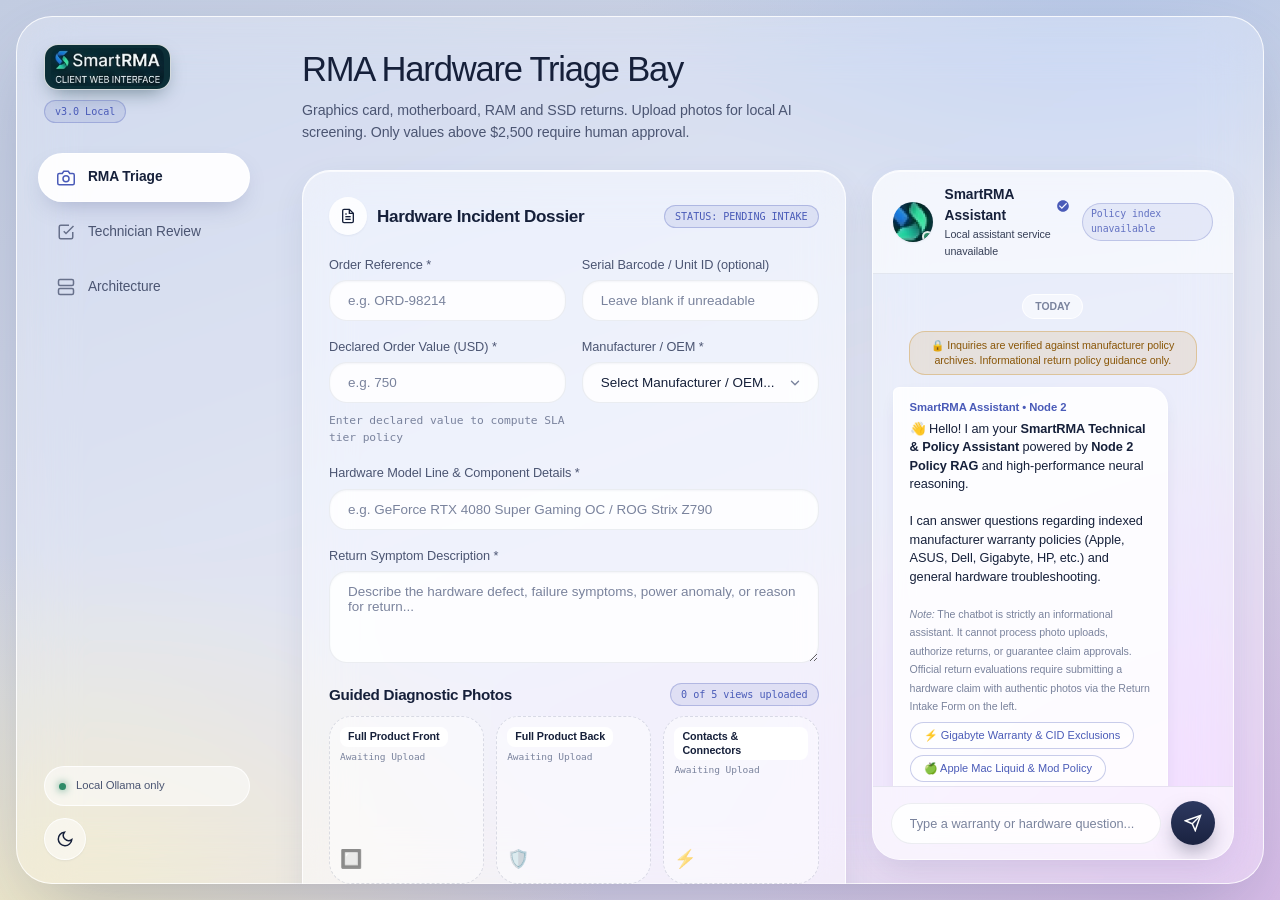
==== commit 4b2b32bd: "Restore local chat and structured vision workflows" ====
--- a/frontend/pages/index.html
+++ b/frontend/pages/index.html
@@ -192,7 +192,7 @@
                 </span>
               </div>
               <div class="wa-profile-status" id="wa-status">
-                Official Support Channel &bull; <span style="color:#00A884;font-weight:600" id="wa-status-text">● Online</span>
+                Checking local assistant…
               </div>
             </div>
           </div>
